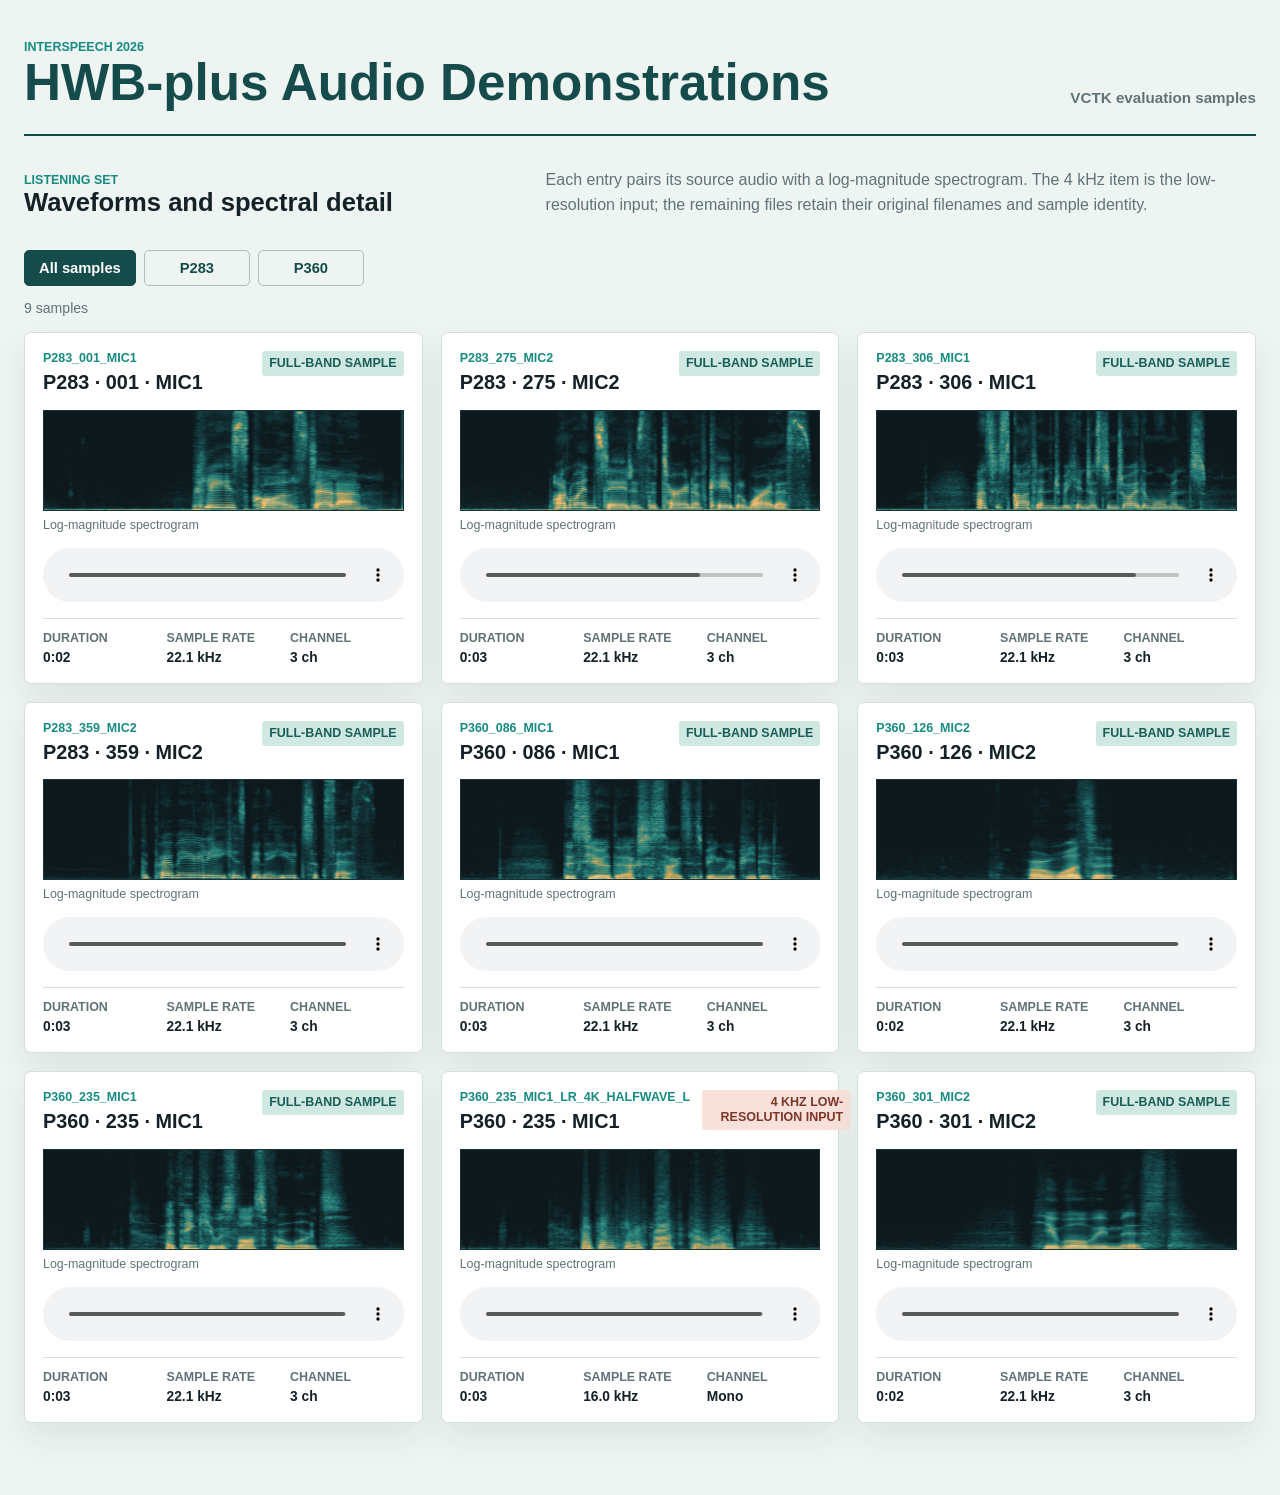
==== hwb-plus/index.html @ d06c2f75 "Create research demonstration site" ====
<!doctype html>
<html lang="en">
  <head>
    <meta charset="utf-8" />
    <meta name="viewport" content="width=device-width, initial-scale=1" />
    <meta name="description" content="HWB-plus audio examples with synchronized spectrogram views." />
    <title>HWB-plus Audio Demonstrations</title>
    <link rel="stylesheet" href="styles.css" />
  </head>
  <body>
    <main class="shell">
      <header class="masthead">
        <div>
          <p class="eyebrow">Interspeech 2026</p>
          <h1>HWB-plus Audio Demonstrations</h1>
        </div>
        <p class="source-note">VCTK evaluation samples</p>
      </header>

      <section class="overview" aria-label="Audio demonstration overview">
        <div>
          <p class="section-kicker">Listening set</p>
          <h2>Waveforms and spectral detail</h2>
        </div>
        <p>Each entry pairs its source audio with a log-magnitude spectrogram. The 4 kHz item is the low-resolution input; the remaining files retain their original filenames and sample identity.</p>
      </section>

      <nav class="filters" aria-label="Filter examples">
        <button class="filter-button active" type="button" data-filter="all" aria-pressed="true">All samples</button>
        <button class="filter-button" type="button" data-filter="P283" aria-pressed="false">P283</button>
        <button class="filter-button" type="button" data-filter="P360" aria-pressed="false">P360</button>
      </nav>

      <p class="sample-count" id="sample-count" aria-live="polite"></p>
      <section class="sample-grid" id="sample-grid" aria-label="Audio samples"></section>
    </main>

    <template id="sample-template">
      <article class="sample-card">
        <div class="card-head">
          <div>
            <p class="sample-id"></p>
            <h2 class="sample-title"></h2>
          </div>
          <span class="sample-role"></span>
        </div>
        <figure class="spectrogram-frame">
          <img class="spectrogram" loading="lazy" />
          <figcaption>Log-magnitude spectrogram</figcaption>
        </figure>
        <audio class="audio-player" controls preload="metadata"></audio>
        <dl class="sample-meta">
          <div><dt>Duration</dt><dd class="duration"></dd></div>
          <div><dt>Sample rate</dt><dd class="sample-rate"></dd></div>
          <div><dt>Channel</dt><dd class="channels"></dd></div>
        </dl>
      </article>
    </template>

    <script src="app.js"></script>
  </body>
</html>
---- hwb-plus/styles.css ----
:root {
  --canvas: #eef4f2;
  --paper: #ffffff;
  --ink: #142126;
  --muted: #617277;
  --line: #d5e0dc;
  --evergreen: #154c4b;
  --teal: #168b82;
  --coral: #d9654b;
  --aqua: #cfe8e1;
  --shadow: 0 14px 32px rgba(20, 33, 38, 0.08);
}

* { box-sizing: border-box; }

body {
  margin: 0;
  color: var(--ink);
  background: var(--canvas);
  font-family: Arial, Helvetica, sans-serif;
}

button,
audio { font: inherit; }

.shell {
  width: min(1440px, calc(100% - 48px));
  margin: 0 auto;
  padding: 40px 0 72px;
}

.masthead {
  display: flex;
  align-items: end;
  justify-content: space-between;
  gap: 24px;
  padding: 0 0 24px;
  border-bottom: 2px solid var(--evergreen);
}

.eyebrow,
.section-kicker,
.sample-id,
.sample-role,
.sample-meta dt {
  margin: 0;
  font-size: 0.78rem;
  font-weight: 700;
  line-height: 1.2;
  letter-spacing: 0;
  text-transform: uppercase;
}

.eyebrow,
.section-kicker { color: var(--teal); }

h1,
h2,
p { margin-top: 0; }

h1 {
  max-width: 820px;
  margin-bottom: 0;
  color: var(--evergreen);
  font-size: clamp(2rem, 4vw, 3.65rem);
  line-height: 1.08;
}

.source-note {
  margin-bottom: 4px;
  color: var(--muted);
  font-size: 0.95rem;
  font-weight: 700;
  white-space: nowrap;
}

.overview {
  display: grid;
  grid-template-columns: minmax(260px, 0.8fr) minmax(360px, 1.2fr);
  gap: 48px;
  align-items: end;
  padding: 32px 0 24px;
}

.overview h2 {
  margin-bottom: 0;
  color: var(--ink);
  font-size: clamp(1.35rem, 2vw, 1.9rem);
  line-height: 1.16;
}

.overview > p {
  max-width: 690px;
  margin-bottom: 0;
  color: var(--muted);
  font-size: 1rem;
  line-height: 1.55;
}

.filters {
  display: flex;
  flex-wrap: wrap;
  gap: 8px;
  padding: 8px 0 14px;
}

.filter-button {
  min-width: 106px;
  padding: 9px 14px;
  border: 1px solid #aebfba;
  border-radius: 5px;
  color: var(--evergreen);
  background: transparent;
  cursor: pointer;
  font-size: 0.92rem;
  font-weight: 700;
}

.filter-button:hover,
.filter-button:focus-visible {
  border-color: var(--teal);
  outline: 2px solid transparent;
}

.filter-button.active {
  border-color: var(--evergreen);
  color: #fff;
  background: var(--evergreen);
}

.sample-count {
  margin: 0 0 16px;
  color: var(--muted);
  font-size: 0.88rem;
}

.sample-grid {
  display: grid;
  grid-template-columns: repeat(3, minmax(0, 1fr));
  gap: 18px;
}

.sample-card {
  display: flex;
  min-width: 0;
  flex-direction: column;
  gap: 16px;
  padding: 18px;
  border: 1px solid var(--line);
  border-radius: 7px;
  background: var(--paper);
  box-shadow: var(--shadow);
}

.card-head {
  display: flex;
  align-items: start;
  justify-content: space-between;
  gap: 12px;
}

.sample-id { color: var(--teal); }

.sample-title {
  margin: 5px 0 0;
  color: var(--ink);
  font-size: 1.24rem;
  line-height: 1.15;
}

.sample-role {
  flex: 0 0 auto;
  max-width: 148px;
  padding: 5px 7px;
  border-radius: 3px;
  color: #7d3727;
  background: #f8e1da;
  text-align: right;
}

.sample-role.full-band {
  color: #1b5d58;
  background: var(--aqua);
}

.spectrogram-frame { margin: 0; }

.spectrogram {
  display: block;
  width: 100%;
  aspect-ratio: 25 / 7;
  border: 1px solid #183238;
  object-fit: cover;
}

figcaption {
  padding-top: 7px;
  color: var(--muted);
  font-size: 0.78rem;
}

.audio-player { width: 100%; }

.sample-meta {
  display: grid;
  grid-template-columns: repeat(3, minmax(0, 1fr));
  gap: 10px;
  margin: 0;
  padding-top: 12px;
  border-top: 1px solid var(--line);
}

.sample-meta div { min-width: 0; }

.sample-meta dt { color: var(--muted); }

.sample-meta dd {
  margin: 4px 0 0;
  color: var(--ink);
  font-size: 0.86rem;
  font-weight: 700;
}

@media (max-width: 980px) {
  .sample-grid { grid-template-columns: repeat(2, minmax(0, 1fr)); }
}

@media (max-width: 680px) {
  .shell { width: min(100% - 28px, 1440px); padding-top: 28px; }
  .masthead,
  .overview { display: block; }
  .source-note { margin-top: 18px; }
  .overview { padding-top: 26px; }
  .overview > p { margin-top: 16px; }
  .sample-grid { grid-template-columns: 1fr; }
  .sample-card { padding: 16px; }
}
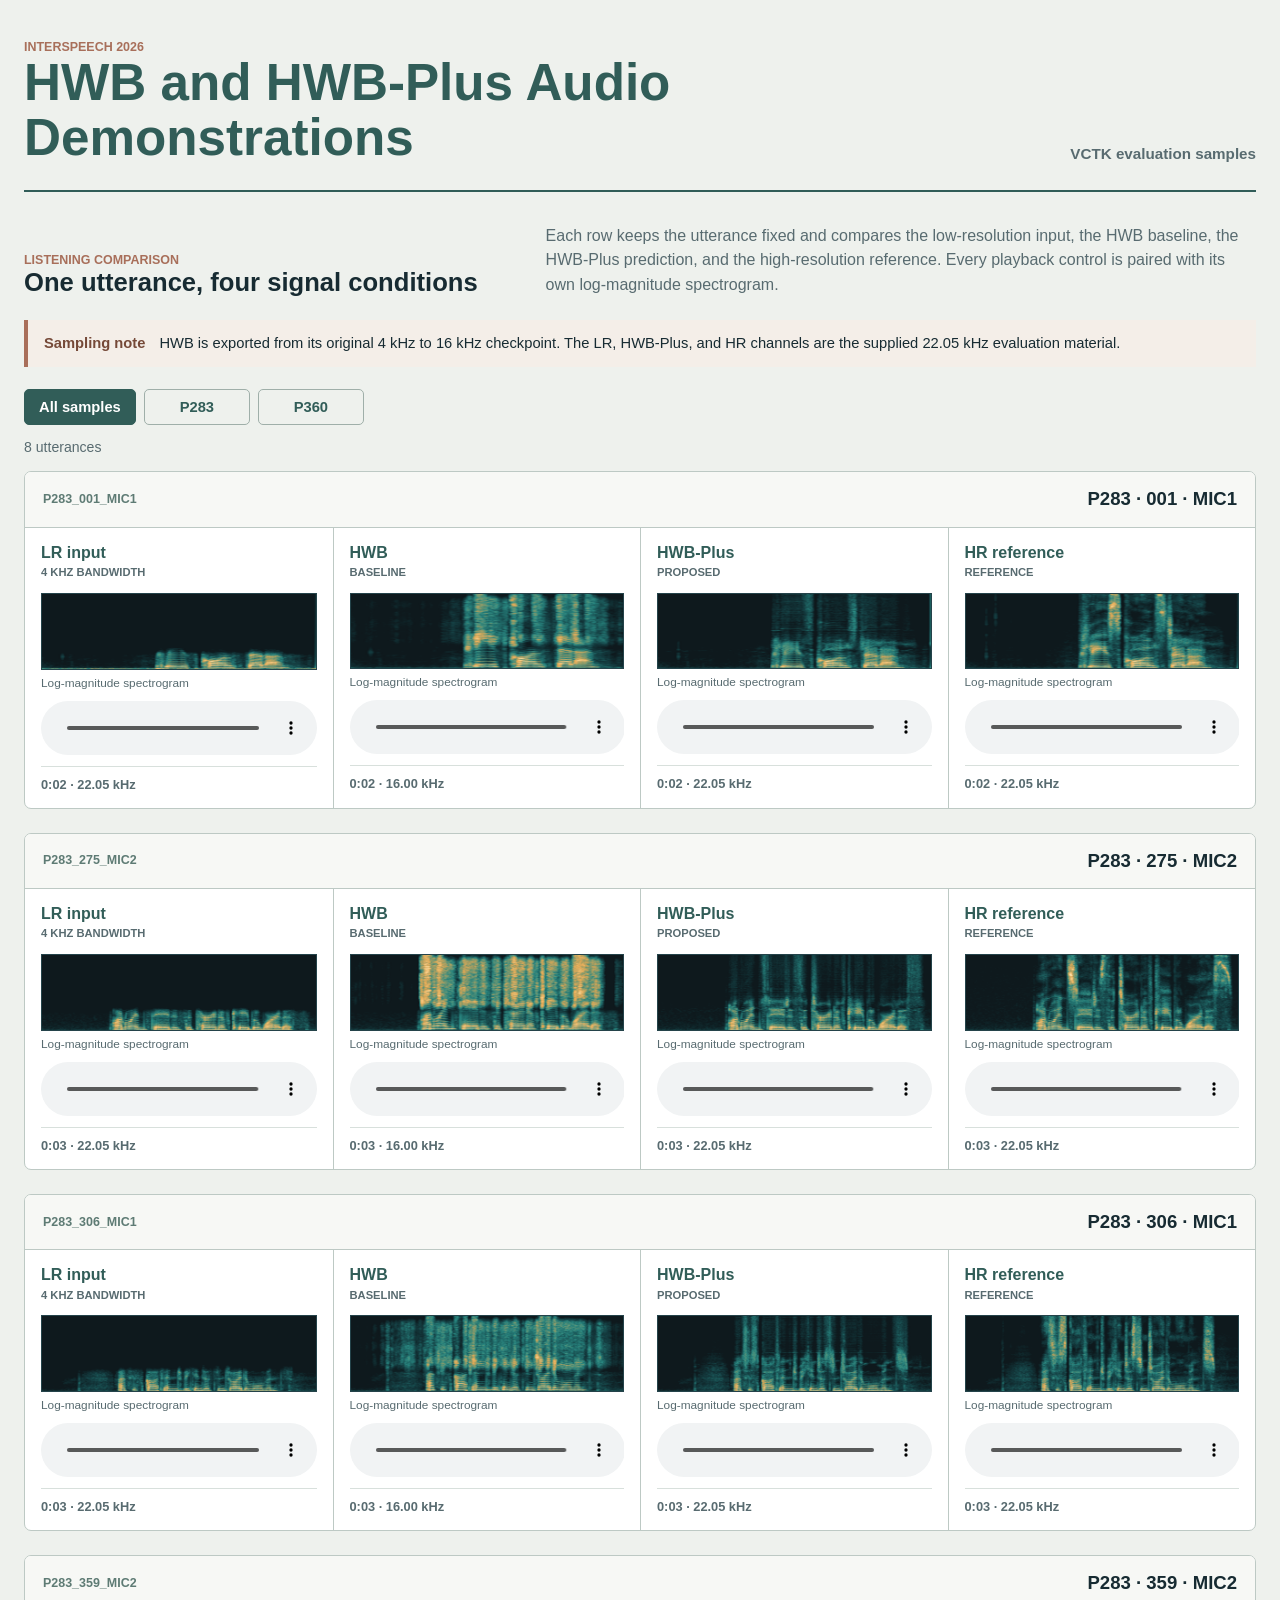
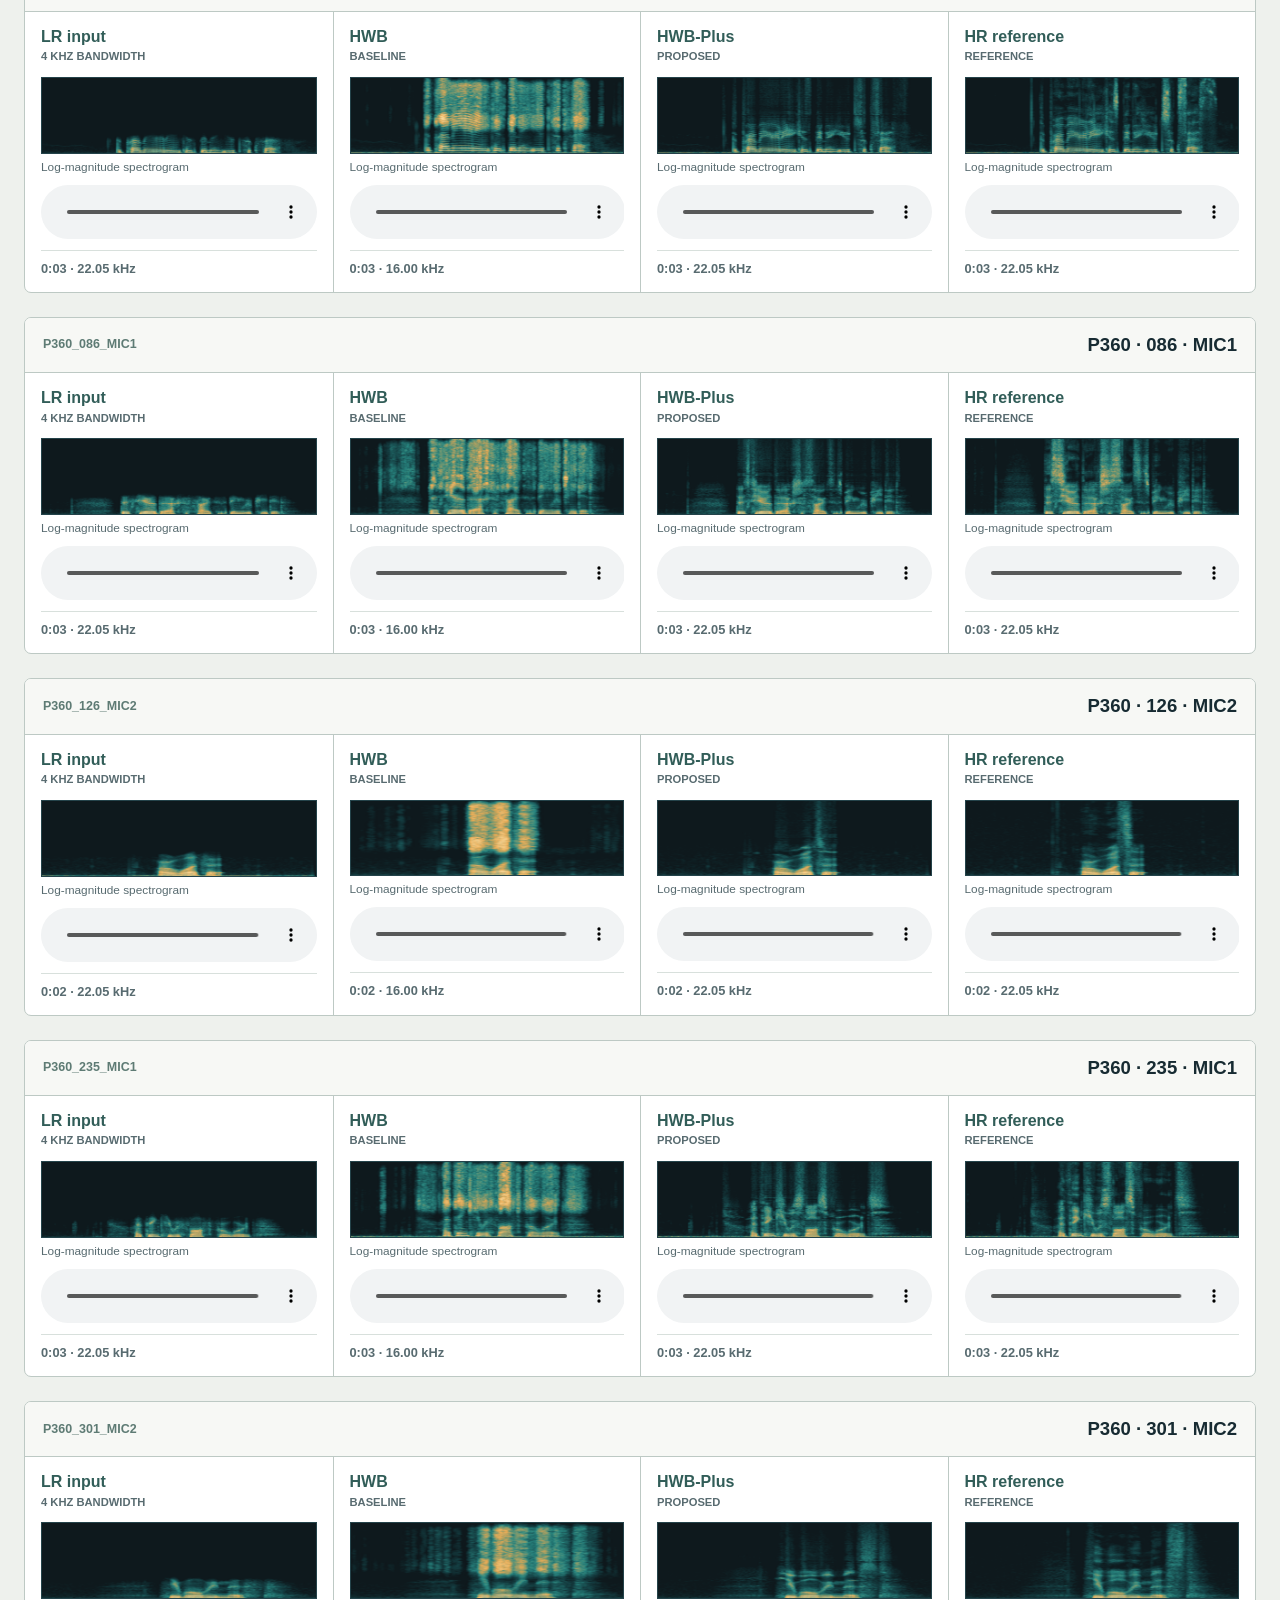
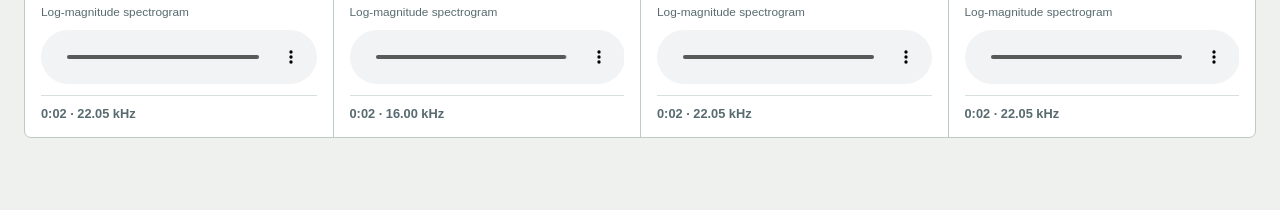
==== commit e066a0a7: "Add four-way HWB audio comparisons" ====
--- a/hwb-plus/index.html
+++ b/hwb-plus/index.html
@@ -1,29 +1,34 @@
 <!doctype html>
 <html lang="en">
   <head>
-    <meta charset="utf-8" />
-    <meta name="viewport" content="width=device-width, initial-scale=1" />
-    <meta name="description" content="HWB-plus audio examples with synchronized spectrogram views." />
-    <title>HWB-plus Audio Demonstrations</title>
-    <link rel="stylesheet" href="styles.css" />
+    <meta charset="utf-8">
+    <meta name="viewport" content="width=device-width, initial-scale=1">
+    <meta name="description" content="Four-way HWB and HWB-Plus audio comparisons with spectrograms.">
+    <title>HWB and HWB-Plus Audio Demonstrations</title>
+    <link rel="stylesheet" href="styles.css">
   </head>
   <body>
     <main class="shell">
       <header class="masthead">
         <div>
           <p class="eyebrow">Interspeech 2026</p>
-          <h1>HWB-plus Audio Demonstrations</h1>
+          <h1>HWB and HWB-Plus Audio Demonstrations</h1>
         </div>
         <p class="source-note">VCTK evaluation samples</p>
       </header>
 
       <section class="overview" aria-label="Audio demonstration overview">
         <div>
-          <p class="section-kicker">Listening set</p>
-          <h2>Waveforms and spectral detail</h2>
+          <p class="section-kicker">Listening comparison</p>
+          <h2>One utterance, four signal conditions</h2>
         </div>
-        <p>Each entry pairs its source audio with a log-magnitude spectrogram. The 4 kHz item is the low-resolution input; the remaining files retain their original filenames and sample identity.</p>
+        <p>Each row keeps the utterance fixed and compares the low-resolution input, the HWB baseline, the HWB-Plus prediction, and the high-resolution reference. Every playback control is paired with its own log-magnitude spectrogram.</p>
       </section>
+
+      <aside class="method-note" aria-label="Comparison note">
+        <strong>Sampling note</strong>
+        <span>HWB is exported from its original 4 kHz to 16 kHz checkpoint. The LR, HWB-Plus, and HR channels are the supplied 22.05 kHz evaluation material.</span>
+      </aside>
 
       <nav class="filters" aria-label="Filter examples">
         <button class="filter-button active" type="button" data-filter="all" aria-pressed="true">All samples</button>
@@ -32,32 +37,34 @@
       </nav>
 
       <p class="sample-count" id="sample-count" aria-live="polite"></p>
-      <section class="sample-grid" id="sample-grid" aria-label="Audio samples"></section>
+      <section class="comparison-list" id="comparison-list" aria-label="Four-way audio comparisons"></section>
     </main>
 
-    <template id="sample-template">
-      <article class="sample-card">
-        <div class="card-head">
-          <div>
-            <p class="sample-id"></p>
-            <h2 class="sample-title"></h2>
-          </div>
-          <span class="sample-role"></span>
-        </div>
-        <figure class="spectrogram-frame">
-          <img class="spectrogram" loading="lazy" />
+    <template id="comparison-template">
+      <article class="comparison">
+        <header class="comparison-head">
+          <p class="comparison-id"></p>
+          <h2 class="comparison-title"></h2>
+        </header>
+        <div class="comparison-columns"></div>
+      </article>
+    </template>
+
+    <template id="variant-template">
+      <section class="variant">
+        <header class="variant-head">
+          <h3 class="variant-label"></h3>
+          <p class="variant-detail"></p>
+        </header>
+        <figure>
+          <img class="spectrogram" loading="lazy">
           <figcaption>Log-magnitude spectrogram</figcaption>
         </figure>
         <audio class="audio-player" controls preload="metadata"></audio>
-        <dl class="sample-meta">
-          <div><dt>Duration</dt><dd class="duration"></dd></div>
-          <div><dt>Sample rate</dt><dd class="sample-rate"></dd></div>
-          <div><dt>Channel</dt><dd class="channels"></dd></div>
-        </dl>
-      </article>
+        <p class="variant-meta"></p>
+      </section>
     </template>
 
     <script src="app.js"></script>
   </body>
 </html>
-
--- a/hwb-plus/styles.css
+++ b/hwb-plus/styles.css
@@ -1,14 +1,13 @@
 :root {
-  --canvas: #eef4f2;
+  --canvas: #eef1ed;
   --paper: #ffffff;
-  --ink: #142126;
-  --muted: #617277;
-  --line: #d5e0dc;
-  --evergreen: #154c4b;
-  --teal: #168b82;
-  --coral: #d9654b;
-  --aqua: #cfe8e1;
-  --shadow: 0 14px 32px rgba(20, 33, 38, 0.08);
+  --ink: #172b32;
+  --muted: #586b70;
+  --line: #bdc9c4;
+  --evergreen: #315d58;
+  --teal: #5e7b74;
+  --terracotta: #a86f5a;
+  --note: #f4eee8;
 }
 
 * { box-sizing: border-box; }
@@ -20,11 +19,10 @@
   font-family: Arial, Helvetica, sans-serif;
 }
 
-button,
-audio { font: inherit; }
+button, audio { font: inherit; }
 
 .shell {
-  width: min(1440px, calc(100% - 48px));
+  width: min(1600px, calc(100% - 48px));
   margin: 0 auto;
   padding: 40px 0 72px;
 }
@@ -34,16 +32,13 @@
   align-items: end;
   justify-content: space-between;
   gap: 24px;
-  padding: 0 0 24px;
+  padding-bottom: 24px;
   border-bottom: 2px solid var(--evergreen);
 }
 
-.eyebrow,
-.section-kicker,
-.sample-id,
-.sample-role,
-.sample-meta dt {
+.eyebrow, .section-kicker, .comparison-id, .variant-detail {
   margin: 0;
+  color: var(--terracotta);
   font-size: 0.78rem;
   font-weight: 700;
   line-height: 1.2;
@@ -51,18 +46,13 @@
   text-transform: uppercase;
 }
 
-.eyebrow,
-.section-kicker { color: var(--teal); }
-
-h1,
-h2,
-p { margin-top: 0; }
+h1, h2, h3, p { margin-top: 0; }
 
 h1 {
-  max-width: 820px;
+  max-width: 980px;
   margin-bottom: 0;
   color: var(--evergreen);
-  font-size: clamp(2rem, 4vw, 3.65rem);
+  font-size: clamp(2rem, 4vw, 3.55rem);
   line-height: 1.08;
 }
 
@@ -76,38 +66,52 @@
 
 .overview {
   display: grid;
-  grid-template-columns: minmax(260px, 0.8fr) minmax(360px, 1.2fr);
+  grid-template-columns: minmax(280px, 0.8fr) minmax(420px, 1.2fr);
   gap: 48px;
   align-items: end;
-  padding: 32px 0 24px;
+  padding: 32px 0 22px;
 }
 
 .overview h2 {
   margin-bottom: 0;
-  color: var(--ink);
   font-size: clamp(1.35rem, 2vw, 1.9rem);
   line-height: 1.16;
 }
 
 .overview > p {
-  max-width: 690px;
+  max-width: 790px;
   margin-bottom: 0;
   color: var(--muted);
   font-size: 1rem;
   line-height: 1.55;
 }
 
+.method-note {
+  display: grid;
+  grid-template-columns: auto 1fr;
+  gap: 14px;
+  align-items: baseline;
+  padding: 13px 16px;
+  border-left: 4px solid var(--terracotta);
+  color: var(--ink);
+  background: var(--note);
+  font-size: 0.92rem;
+  line-height: 1.45;
+}
+
+.method-note strong { color: #754938; white-space: nowrap; }
+
 .filters {
   display: flex;
   flex-wrap: wrap;
   gap: 8px;
-  padding: 8px 0 14px;
+  padding: 22px 0 14px;
 }
 
 .filter-button {
   min-width: 106px;
   padding: 9px 14px;
-  border: 1px solid #aebfba;
+  border: 1px solid #9fafa9;
   border-radius: 5px;
   color: var(--evergreen);
   background: transparent;
@@ -116,123 +120,87 @@
   font-weight: 700;
 }
 
-.filter-button:hover,
-.filter-button:focus-visible {
-  border-color: var(--teal);
-  outline: 2px solid transparent;
-}
-
-.filter-button.active {
-  border-color: var(--evergreen);
-  color: #fff;
-  background: var(--evergreen);
-}
-
-.sample-count {
-  margin: 0 0 16px;
-  color: var(--muted);
-  font-size: 0.88rem;
-}
-
-.sample-grid {
-  display: grid;
-  grid-template-columns: repeat(3, minmax(0, 1fr));
-  gap: 18px;
-}
-
-.sample-card {
-  display: flex;
-  min-width: 0;
-  flex-direction: column;
-  gap: 16px;
-  padding: 18px;
+.filter-button:hover, .filter-button:focus-visible { border-color: var(--teal); outline: 2px solid transparent; }
+.filter-button.active { border-color: var(--evergreen); color: #fff; background: var(--evergreen); }
+
+.sample-count { margin: 0 0 16px; color: var(--muted); font-size: 0.88rem; }
+
+.comparison-list { display: grid; gap: 24px; }
+
+.comparison {
+  overflow: hidden;
   border: 1px solid var(--line);
   border-radius: 7px;
   background: var(--paper);
-  box-shadow: var(--shadow);
-}
-
-.card-head {
-  display: flex;
-  align-items: start;
+}
+
+.comparison-head {
+  display: flex;
+  align-items: center;
   justify-content: space-between;
-  gap: 12px;
-}
-
-.sample-id { color: var(--teal); }
-
-.sample-title {
-  margin: 5px 0 0;
-  color: var(--ink);
-  font-size: 1.24rem;
-  line-height: 1.15;
-}
-
-.sample-role {
-  flex: 0 0 auto;
-  max-width: 148px;
-  padding: 5px 7px;
-  border-radius: 3px;
-  color: #7d3727;
-  background: #f8e1da;
-  text-align: right;
-}
-
-.sample-role.full-band {
-  color: #1b5d58;
-  background: var(--aqua);
-}
-
-.spectrogram-frame { margin: 0; }
+  gap: 18px;
+  padding: 16px 18px;
+  border-bottom: 1px solid var(--line);
+  background: #f7f8f5;
+}
+
+.comparison-id { color: var(--teal); }
+
+.comparison-title { margin: 0; font-size: 1.16rem; line-height: 1.2; }
+
+.comparison-columns {
+  display: grid;
+  grid-template-columns: repeat(4, minmax(0, 1fr));
+}
+
+.variant {
+  display: flex;
+  min-width: 0;
+  flex-direction: column;
+  gap: 11px;
+  padding: 16px;
+  border-left: 1px solid var(--line);
+}
+
+.variant:first-child { border-left: 0; }
+
+.variant-head { min-height: 38px; }
+
+.variant h3 { margin: 0 0 4px; color: var(--evergreen); font-size: 1rem; line-height: 1.15; }
+.variant-detail { color: var(--muted); font-size: 0.7rem; }
+
+figure { margin: 0; }
 
 .spectrogram {
   display: block;
   width: 100%;
   aspect-ratio: 25 / 7;
-  border: 1px solid #183238;
+  border: 1px solid #24434a;
   object-fit: cover;
 }
 
-figcaption {
-  padding-top: 7px;
-  color: var(--muted);
-  font-size: 0.78rem;
-}
+figcaption { padding-top: 6px; color: var(--muted); font-size: 0.74rem; }
 
 .audio-player { width: 100%; }
 
-.sample-meta {
-  display: grid;
-  grid-template-columns: repeat(3, minmax(0, 1fr));
-  gap: 10px;
-  margin: 0;
-  padding-top: 12px;
-  border-top: 1px solid var(--line);
-}
-
-.sample-meta div { min-width: 0; }
-
-.sample-meta dt { color: var(--muted); }
-
-.sample-meta dd {
-  margin: 4px 0 0;
-  color: var(--ink);
-  font-size: 0.86rem;
-  font-weight: 700;
-}
-
-@media (max-width: 980px) {
-  .sample-grid { grid-template-columns: repeat(2, minmax(0, 1fr)); }
+.variant-meta { margin: 0; padding-top: 10px; border-top: 1px solid #d8e0dc; color: var(--muted); font-size: 0.8rem; font-weight: 700; }
+
+@media (max-width: 1080px) {
+  .comparison-columns { grid-template-columns: repeat(2, minmax(0, 1fr)); }
+  .variant:nth-child(odd) { border-left: 0; }
+  .variant:nth-child(n + 3) { border-top: 1px solid var(--line); }
 }
 
 @media (max-width: 680px) {
-  .shell { width: min(100% - 28px, 1440px); padding-top: 28px; }
-  .masthead,
-  .overview { display: block; }
+  .shell { width: min(100% - 28px, 1600px); padding-top: 28px; }
+  .masthead, .overview { display: block; }
   .source-note { margin-top: 18px; }
   .overview { padding-top: 26px; }
   .overview > p { margin-top: 16px; }
-  .sample-grid { grid-template-columns: 1fr; }
-  .sample-card { padding: 16px; }
-}
-
+  .method-note { grid-template-columns: 1fr; gap: 5px; }
+  .comparison-head { display: block; }
+  .comparison-title { margin-top: 5px; }
+  .comparison-columns { grid-template-columns: 1fr; }
+  .variant { border-top: 1px solid var(--line); border-left: 0; }
+  .variant:first-child { border-top: 0; }
+}
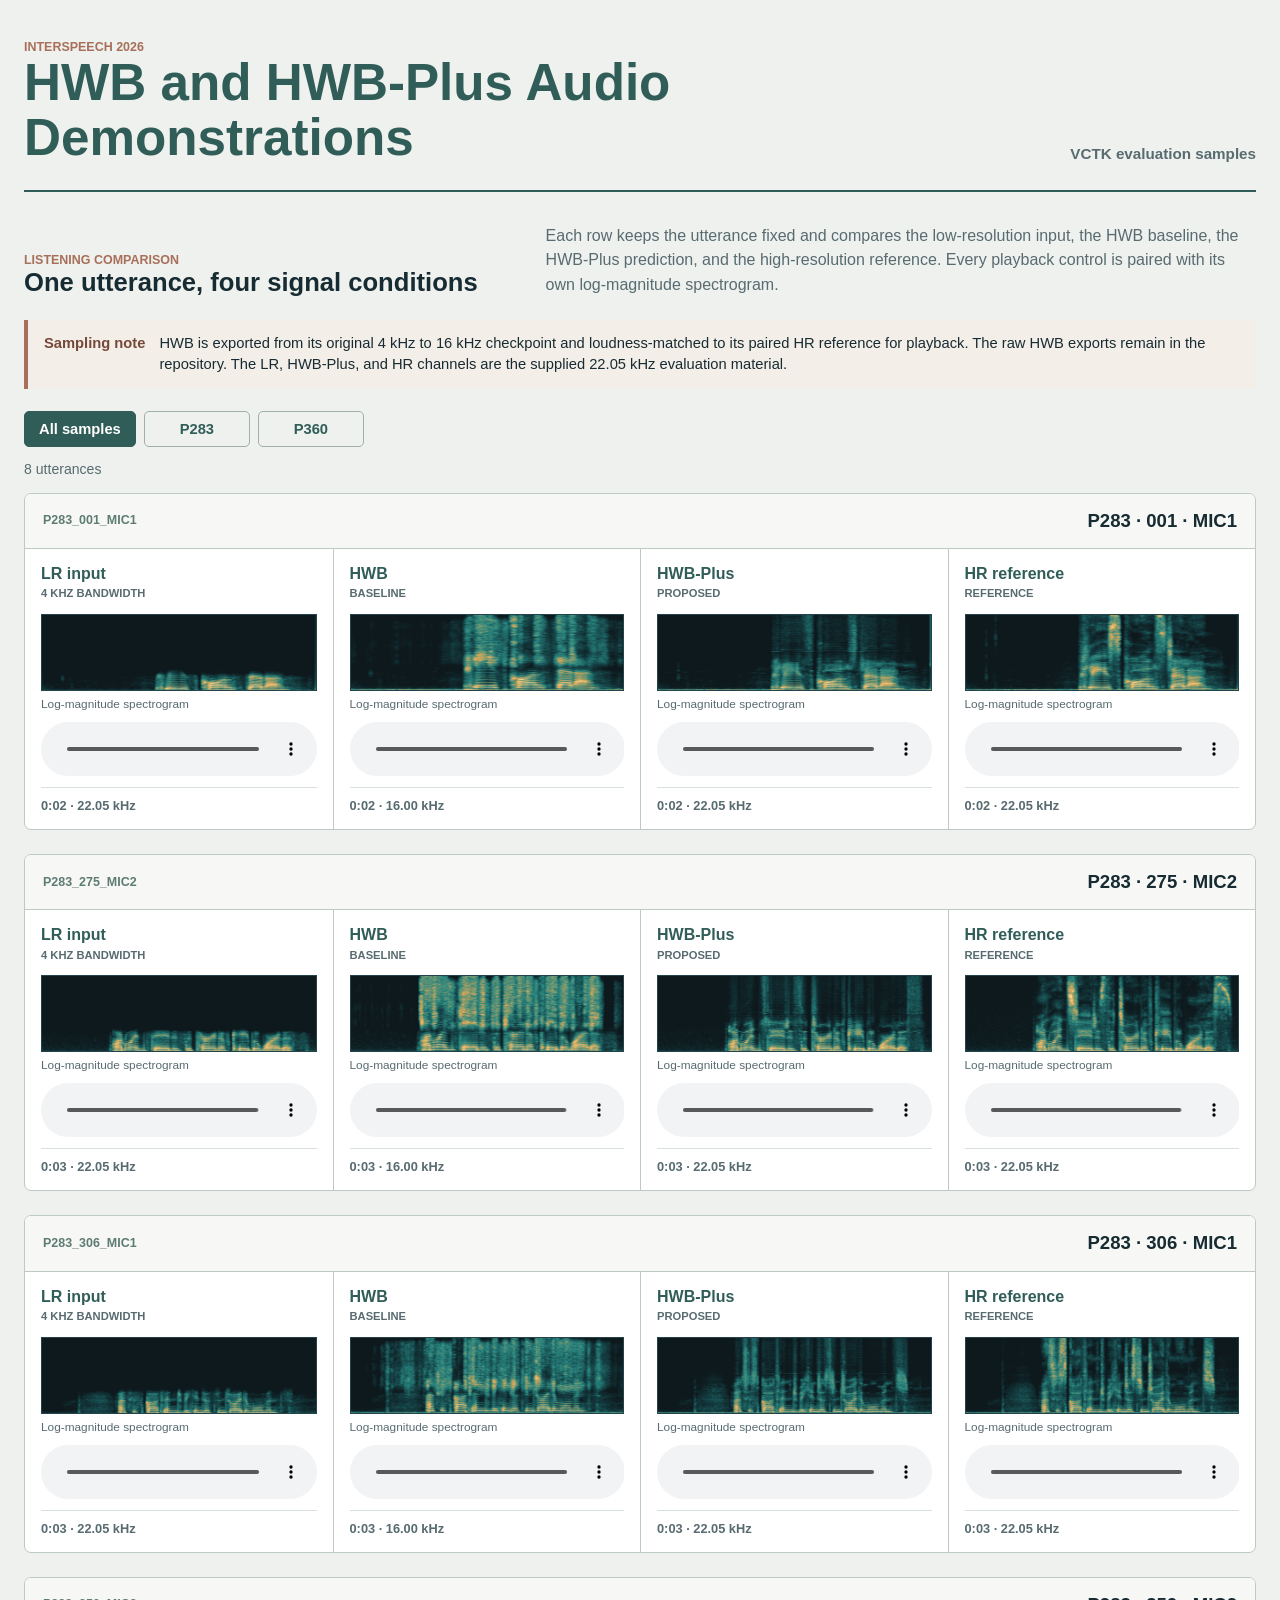
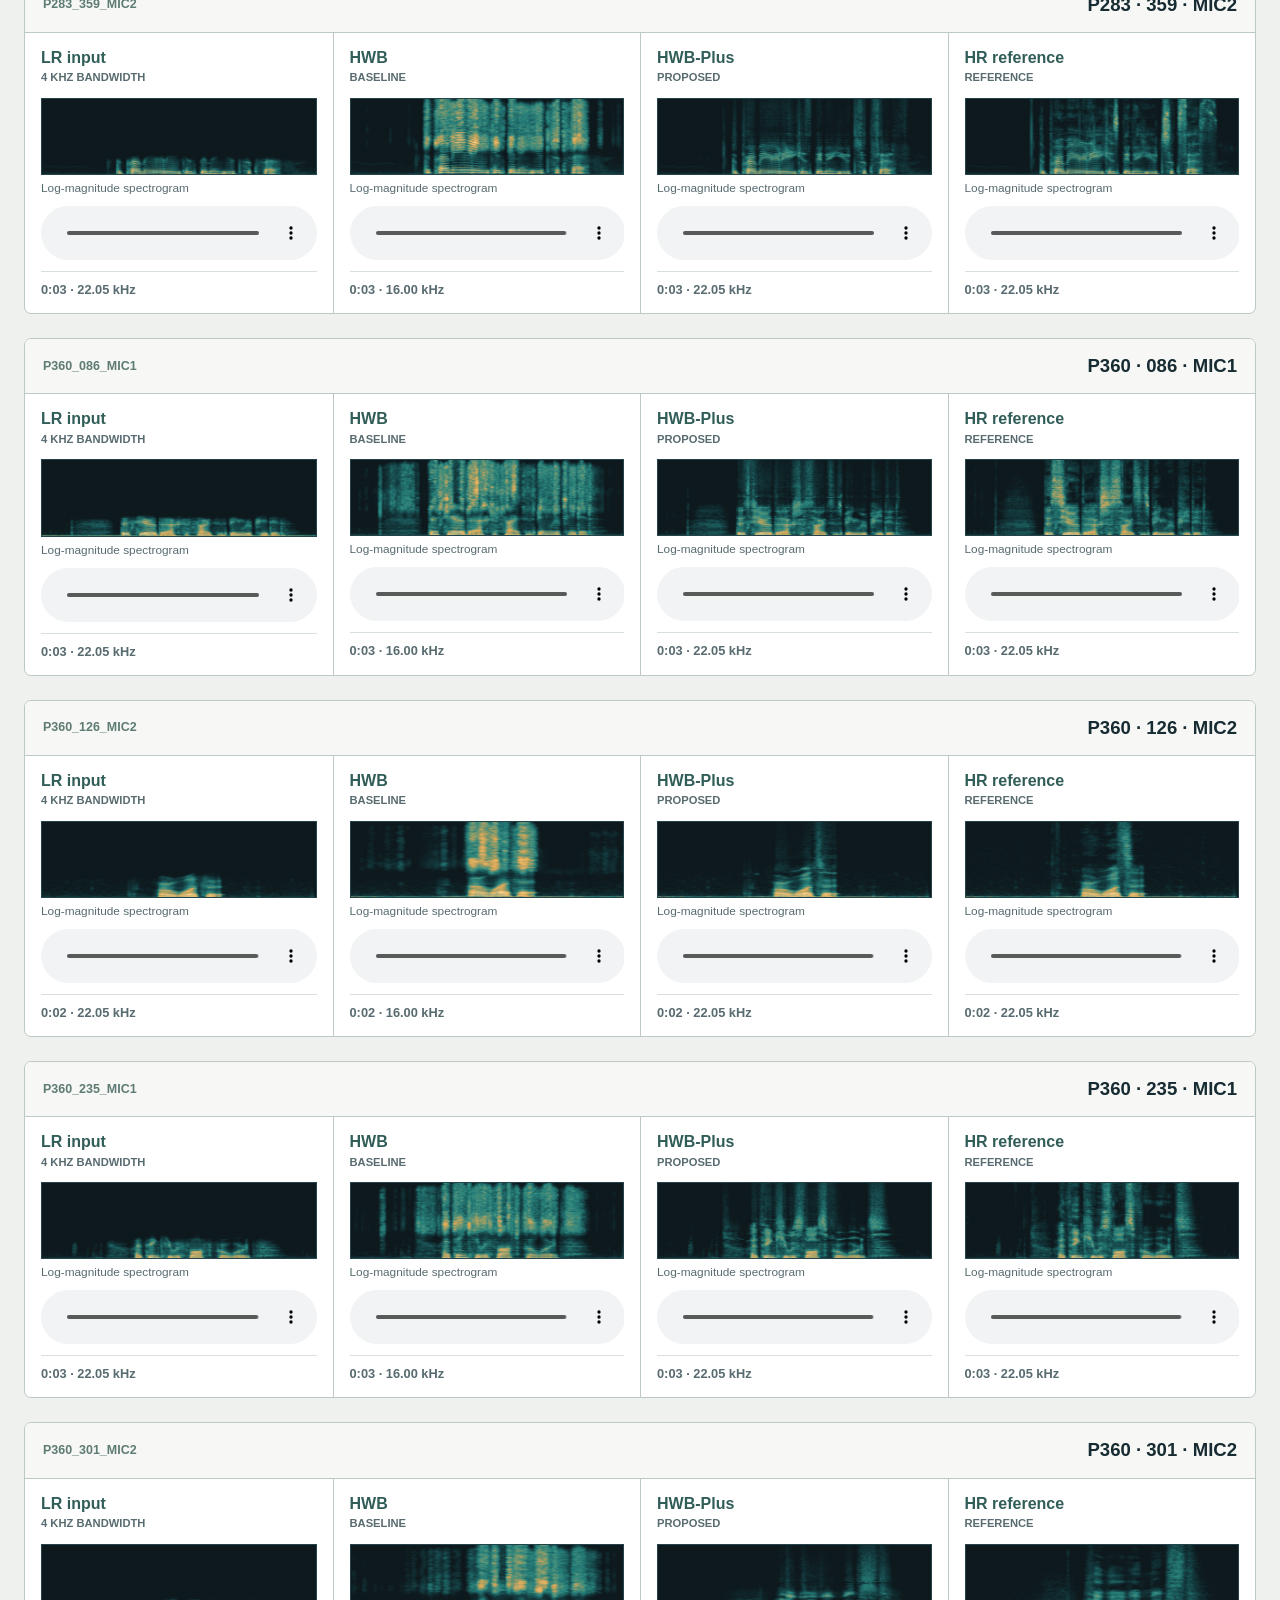
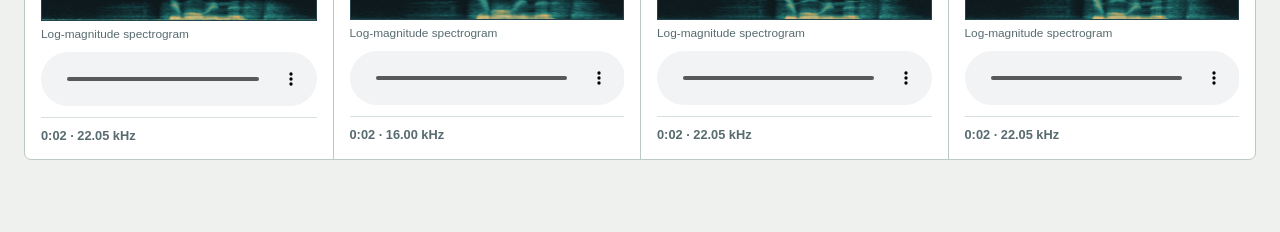
==== commit 152a7899: "Match HWB demo loudness to references" ====
--- a/hwb-plus/index.html
+++ b/hwb-plus/index.html
@@ -27,7 +27,7 @@
 
       <aside class="method-note" aria-label="Comparison note">
         <strong>Sampling note</strong>
-        <span>HWB is exported from its original 4 kHz to 16 kHz checkpoint. The LR, HWB-Plus, and HR channels are the supplied 22.05 kHz evaluation material.</span>
+        <span>HWB is exported from its original 4 kHz to 16 kHz checkpoint and loudness-matched to its paired HR reference for playback. The raw HWB exports remain in the repository. The LR, HWB-Plus, and HR channels are the supplied 22.05 kHz evaluation material.</span>
       </aside>
 
       <nav class="filters" aria-label="Filter examples">
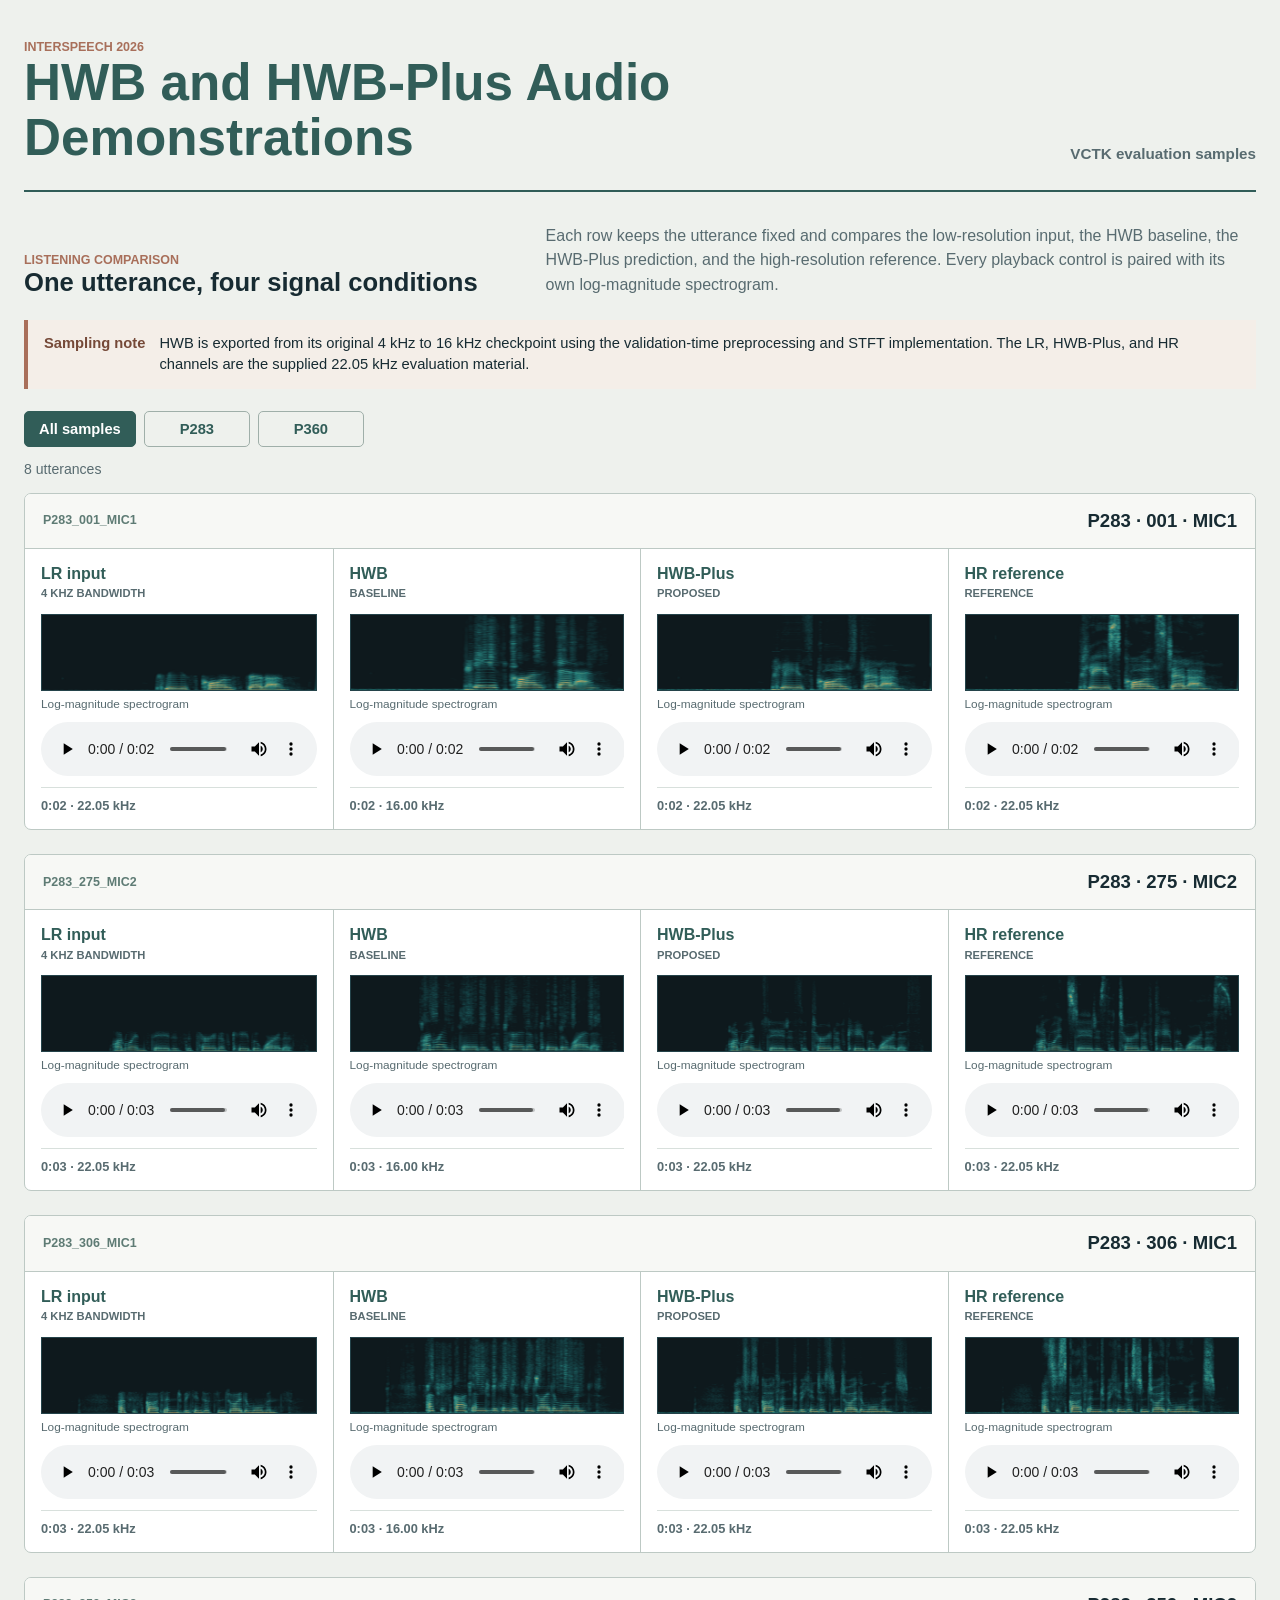
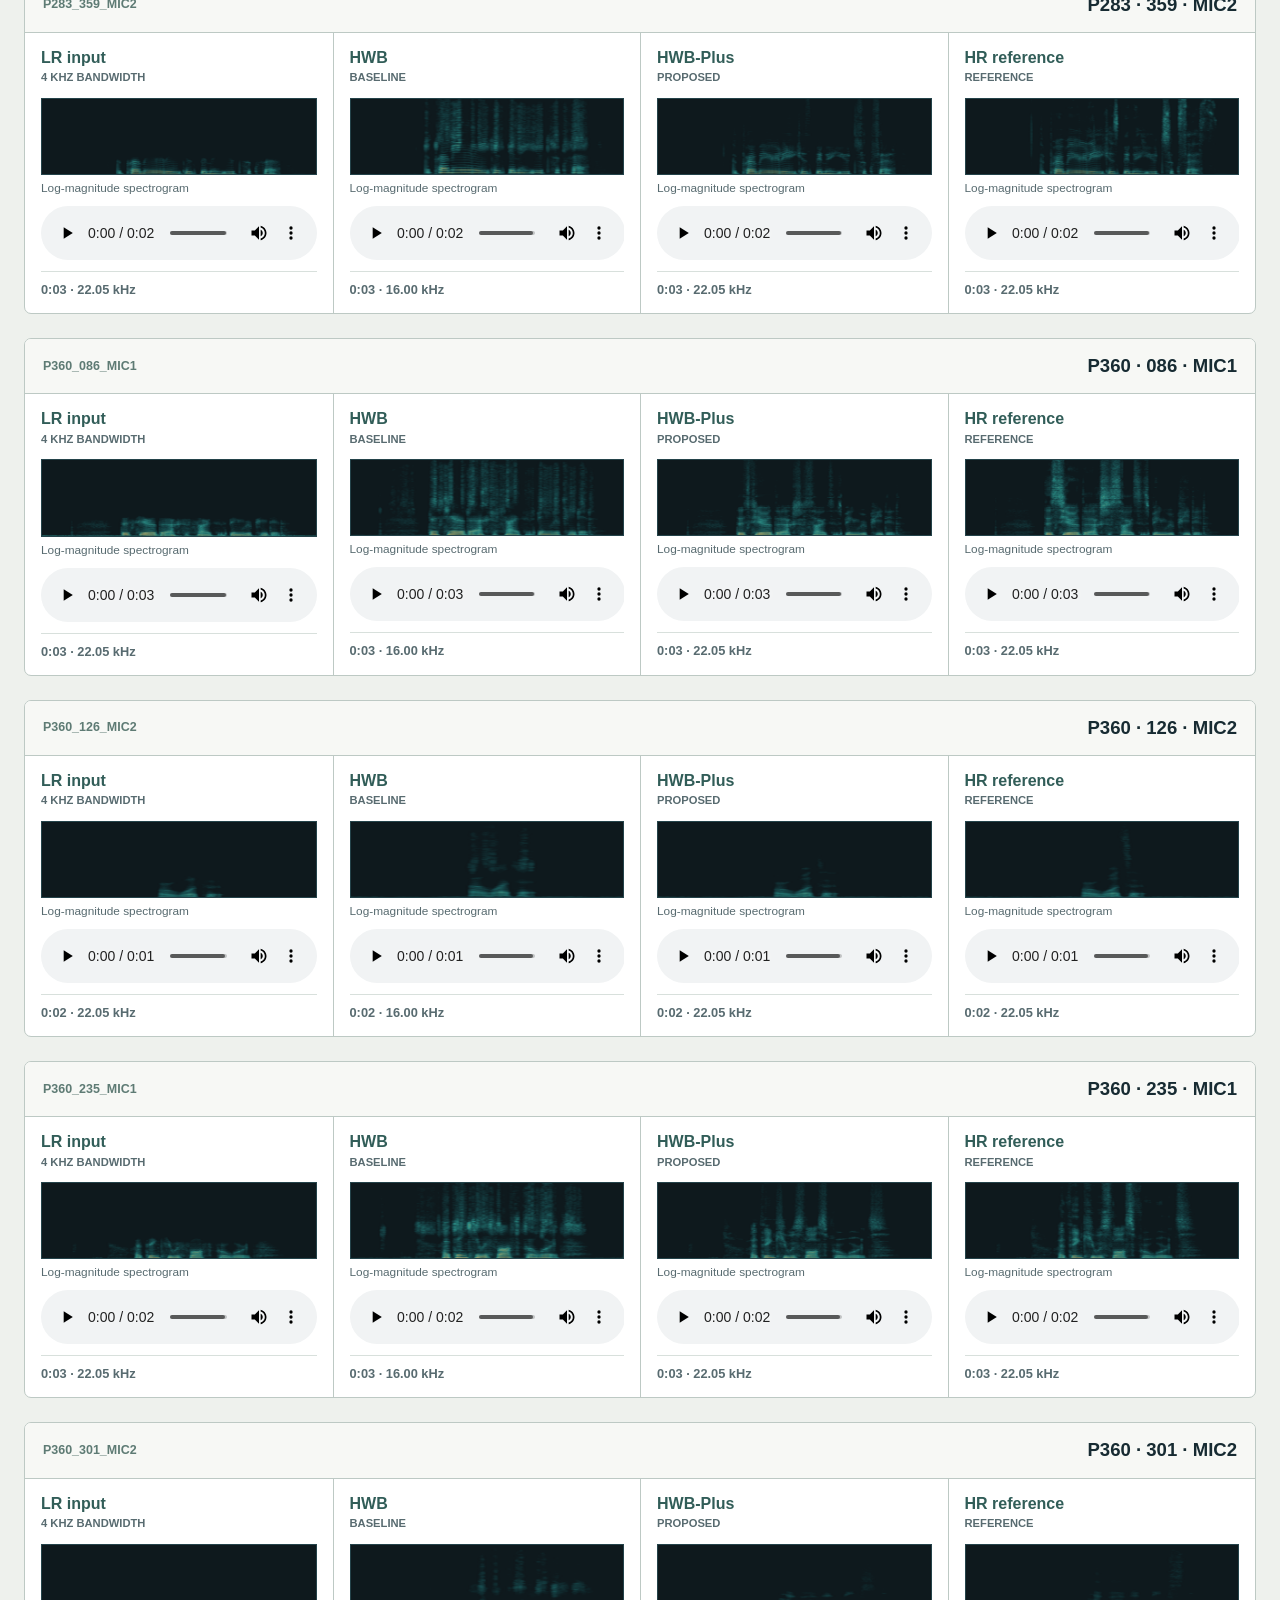
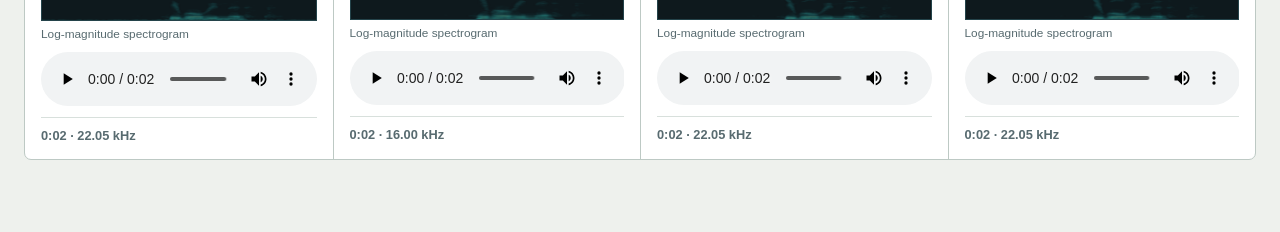
==== commit bbeb628c: "Align HWB demo export with validation STFT" ====
--- a/hwb-plus/index.html
+++ b/hwb-plus/index.html
@@ -27,7 +27,7 @@
 
       <aside class="method-note" aria-label="Comparison note">
         <strong>Sampling note</strong>
-        <span>HWB is exported from its original 4 kHz to 16 kHz checkpoint and loudness-matched to its paired HR reference for playback. The raw HWB exports remain in the repository. The LR, HWB-Plus, and HR channels are the supplied 22.05 kHz evaluation material.</span>
+        <span>HWB is exported from its original 4 kHz to 16 kHz checkpoint using the validation-time preprocessing and STFT implementation. The LR, HWB-Plus, and HR channels are the supplied 22.05 kHz evaluation material.</span>
       </aside>
 
       <nav class="filters" aria-label="Filter examples">
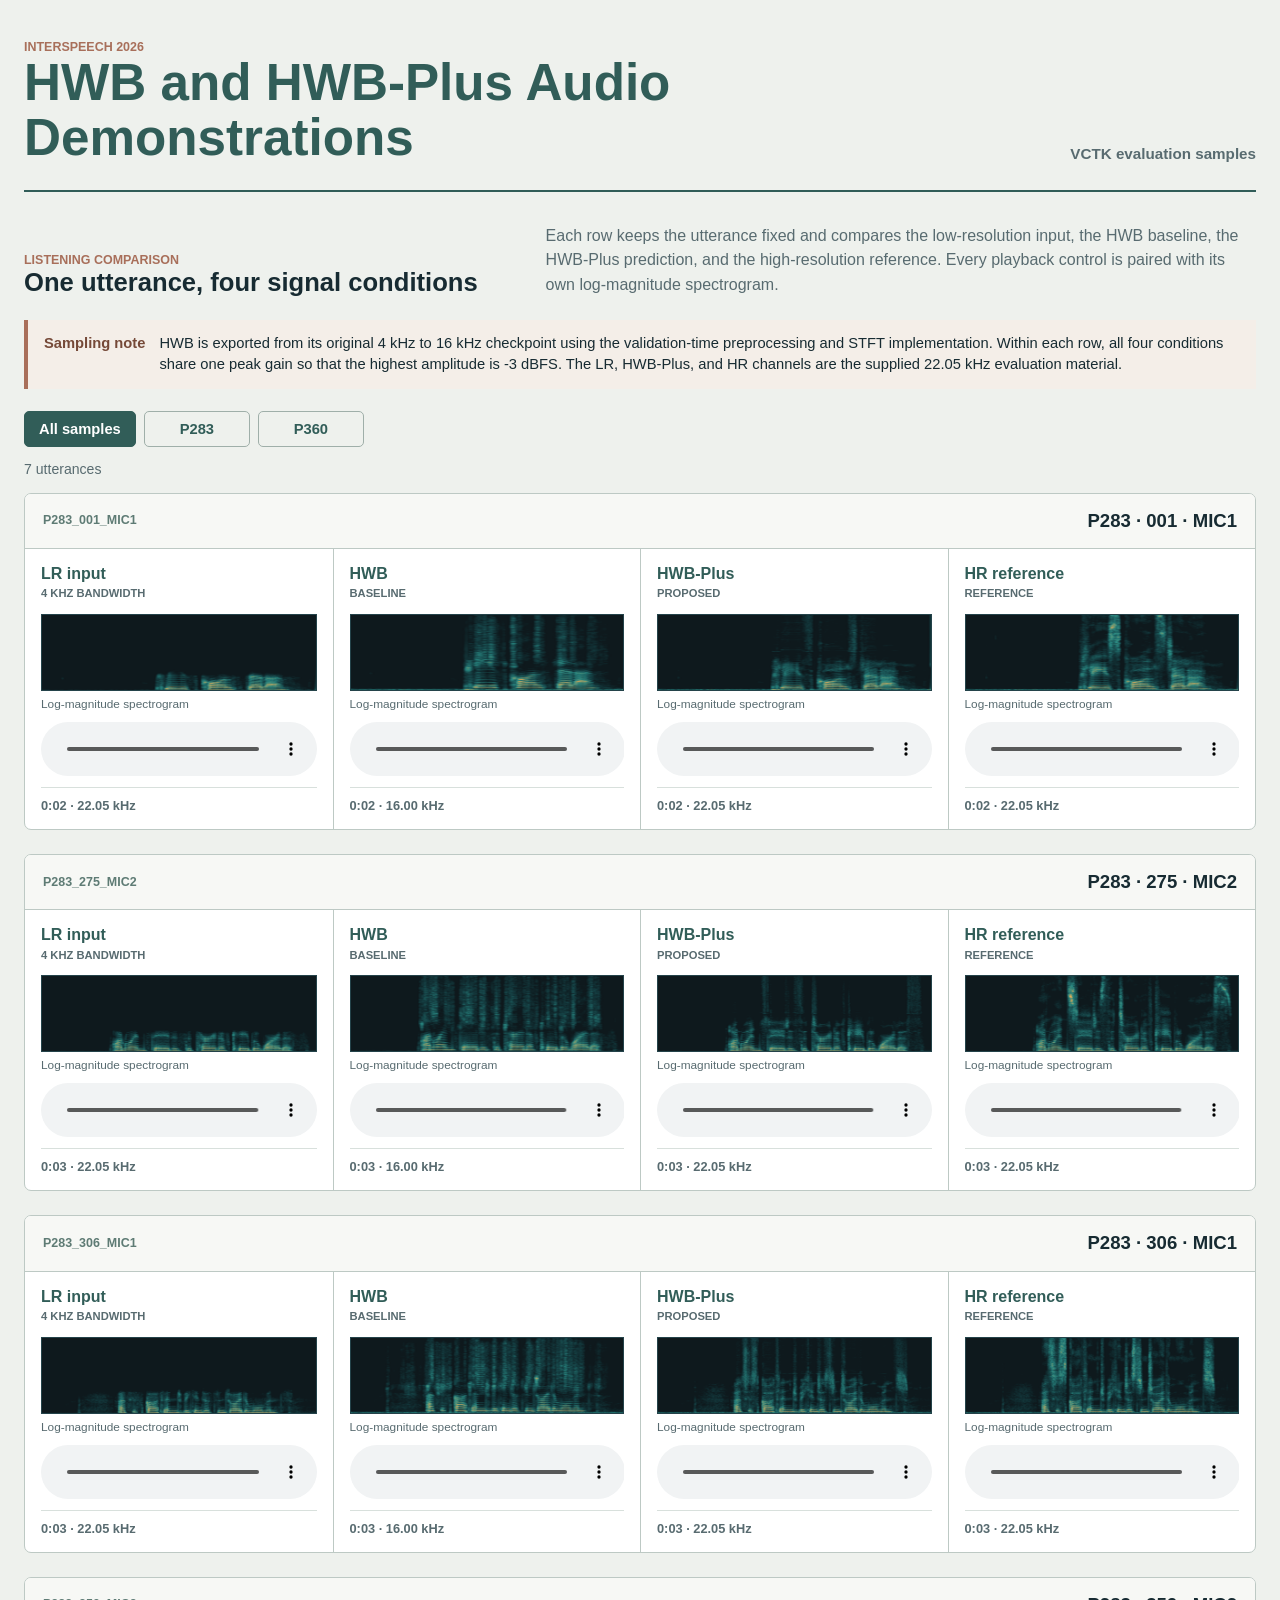
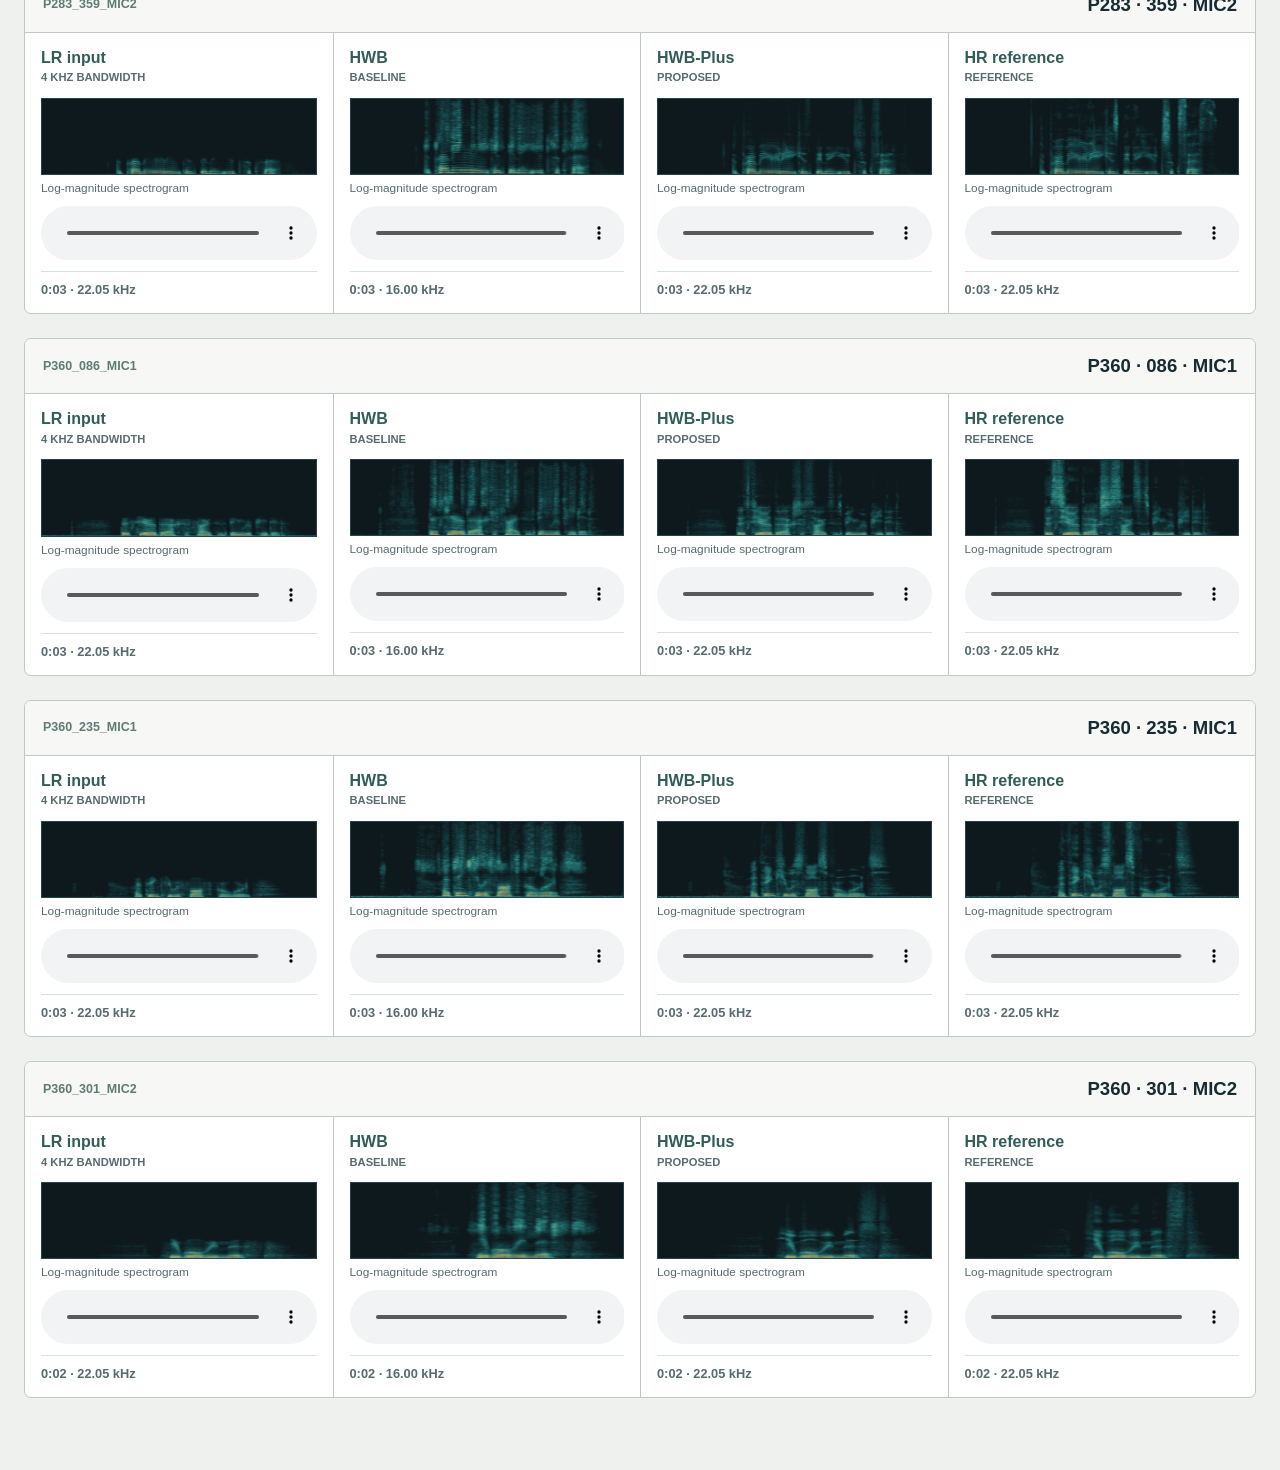
==== commit 97c278d0: "Normalize HWB demo rows to minus three dB" ====
--- a/hwb-plus/index.html
+++ b/hwb-plus/index.html
@@ -27,7 +27,7 @@
 
       <aside class="method-note" aria-label="Comparison note">
         <strong>Sampling note</strong>
-        <span>HWB is exported from its original 4 kHz to 16 kHz checkpoint using the validation-time preprocessing and STFT implementation. The LR, HWB-Plus, and HR channels are the supplied 22.05 kHz evaluation material.</span>
+        <span>HWB is exported from its original 4 kHz to 16 kHz checkpoint using the validation-time preprocessing and STFT implementation. Within each row, all four conditions share one peak gain so that the highest amplitude is -3 dBFS. The LR, HWB-Plus, and HR channels are the supplied 22.05 kHz evaluation material.</span>
       </aside>
 
       <nav class="filters" aria-label="Filter examples">
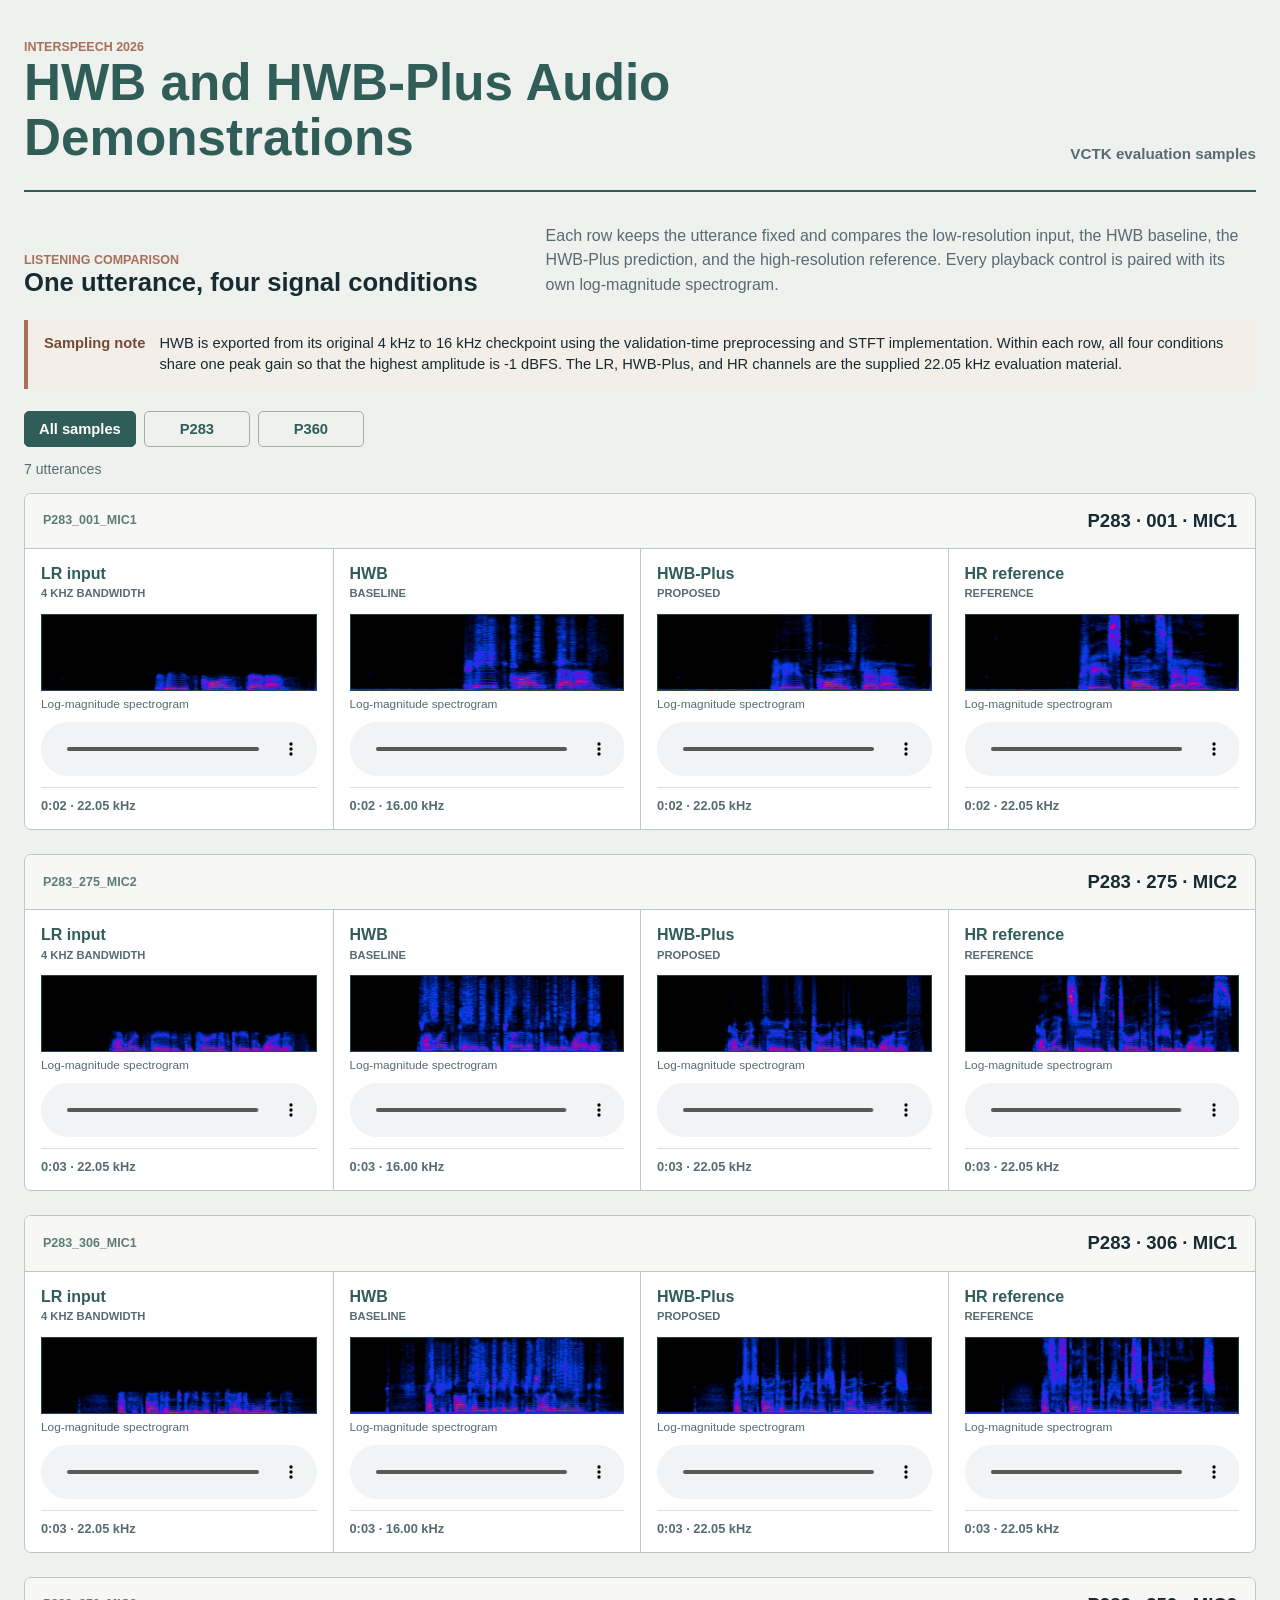
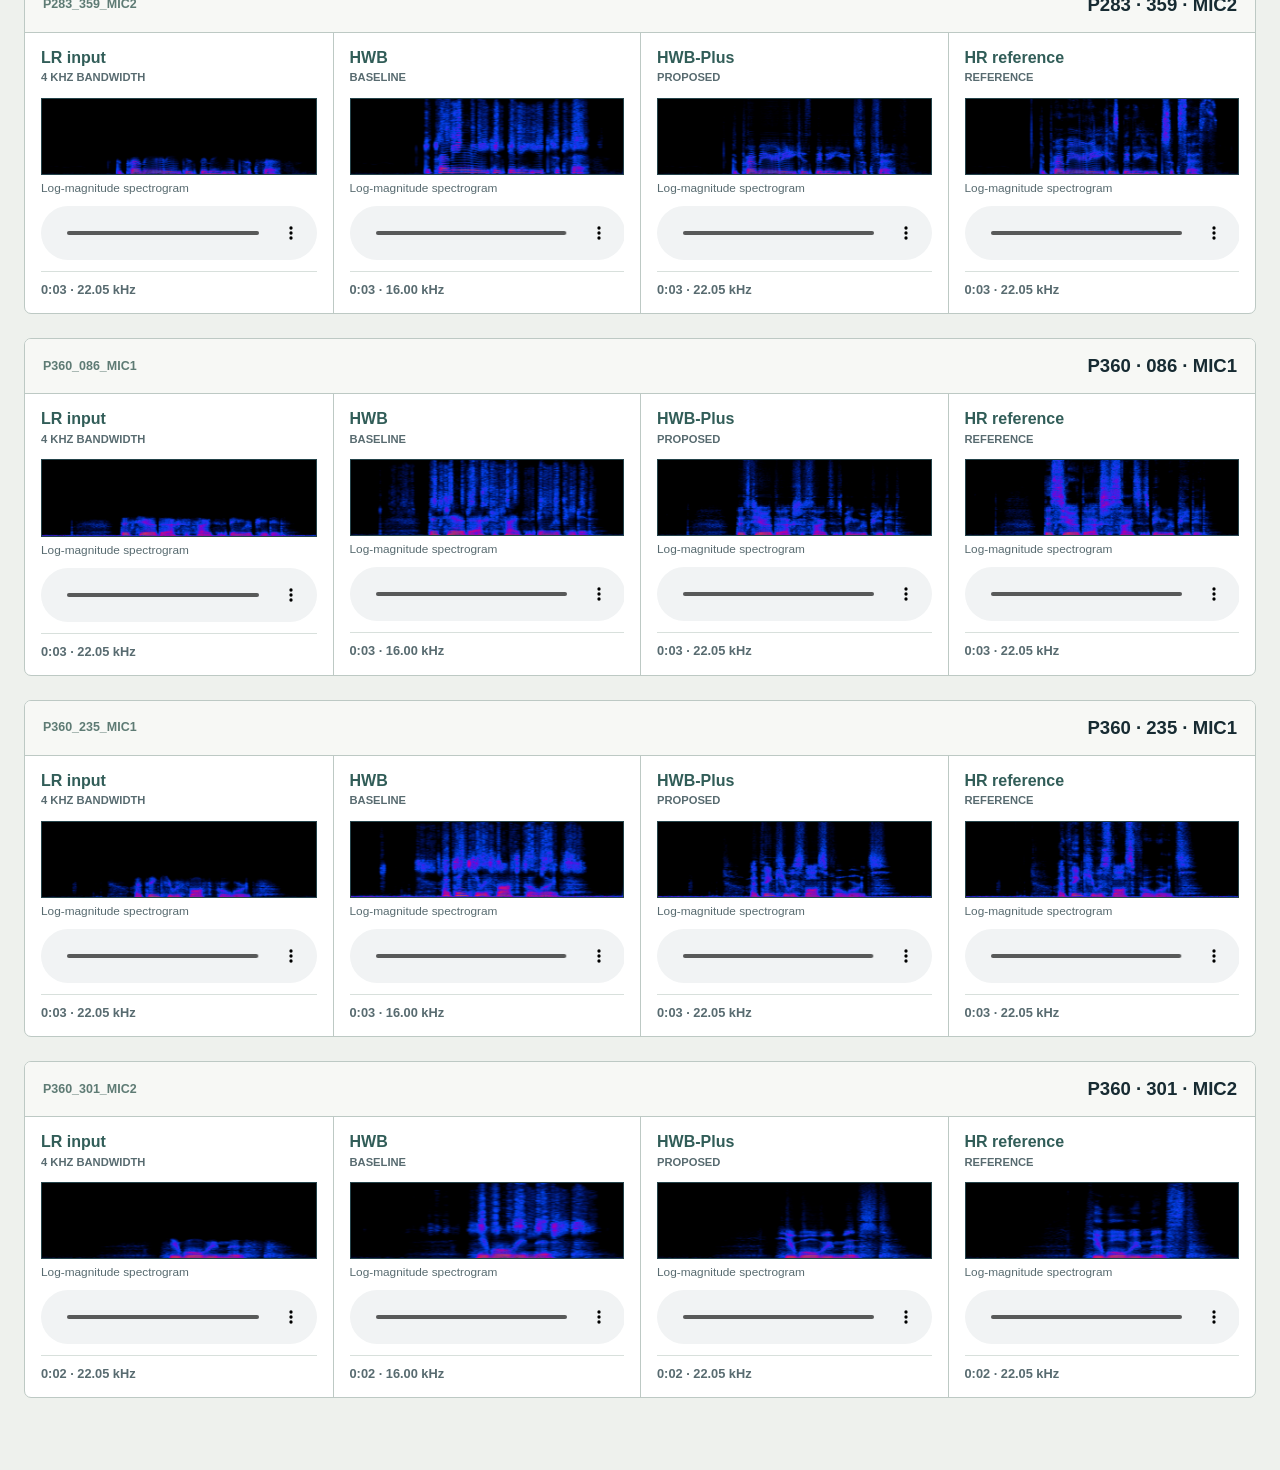
==== commit a4614aa4: "Use high-contrast HWB spectrogram colors" ====
--- a/hwb-plus/index.html
+++ b/hwb-plus/index.html
@@ -27,7 +27,7 @@
 
       <aside class="method-note" aria-label="Comparison note">
         <strong>Sampling note</strong>
-        <span>HWB is exported from its original 4 kHz to 16 kHz checkpoint using the validation-time preprocessing and STFT implementation. Within each row, all four conditions share one peak gain so that the highest amplitude is -3 dBFS. The LR, HWB-Plus, and HR channels are the supplied 22.05 kHz evaluation material.</span>
+        <span>HWB is exported from its original 4 kHz to 16 kHz checkpoint using the validation-time preprocessing and STFT implementation. Within each row, all four conditions share one peak gain so that the highest amplitude is -1 dBFS. The LR, HWB-Plus, and HR channels are the supplied 22.05 kHz evaluation material.</span>
       </aside>
 
       <nav class="filters" aria-label="Filter examples">
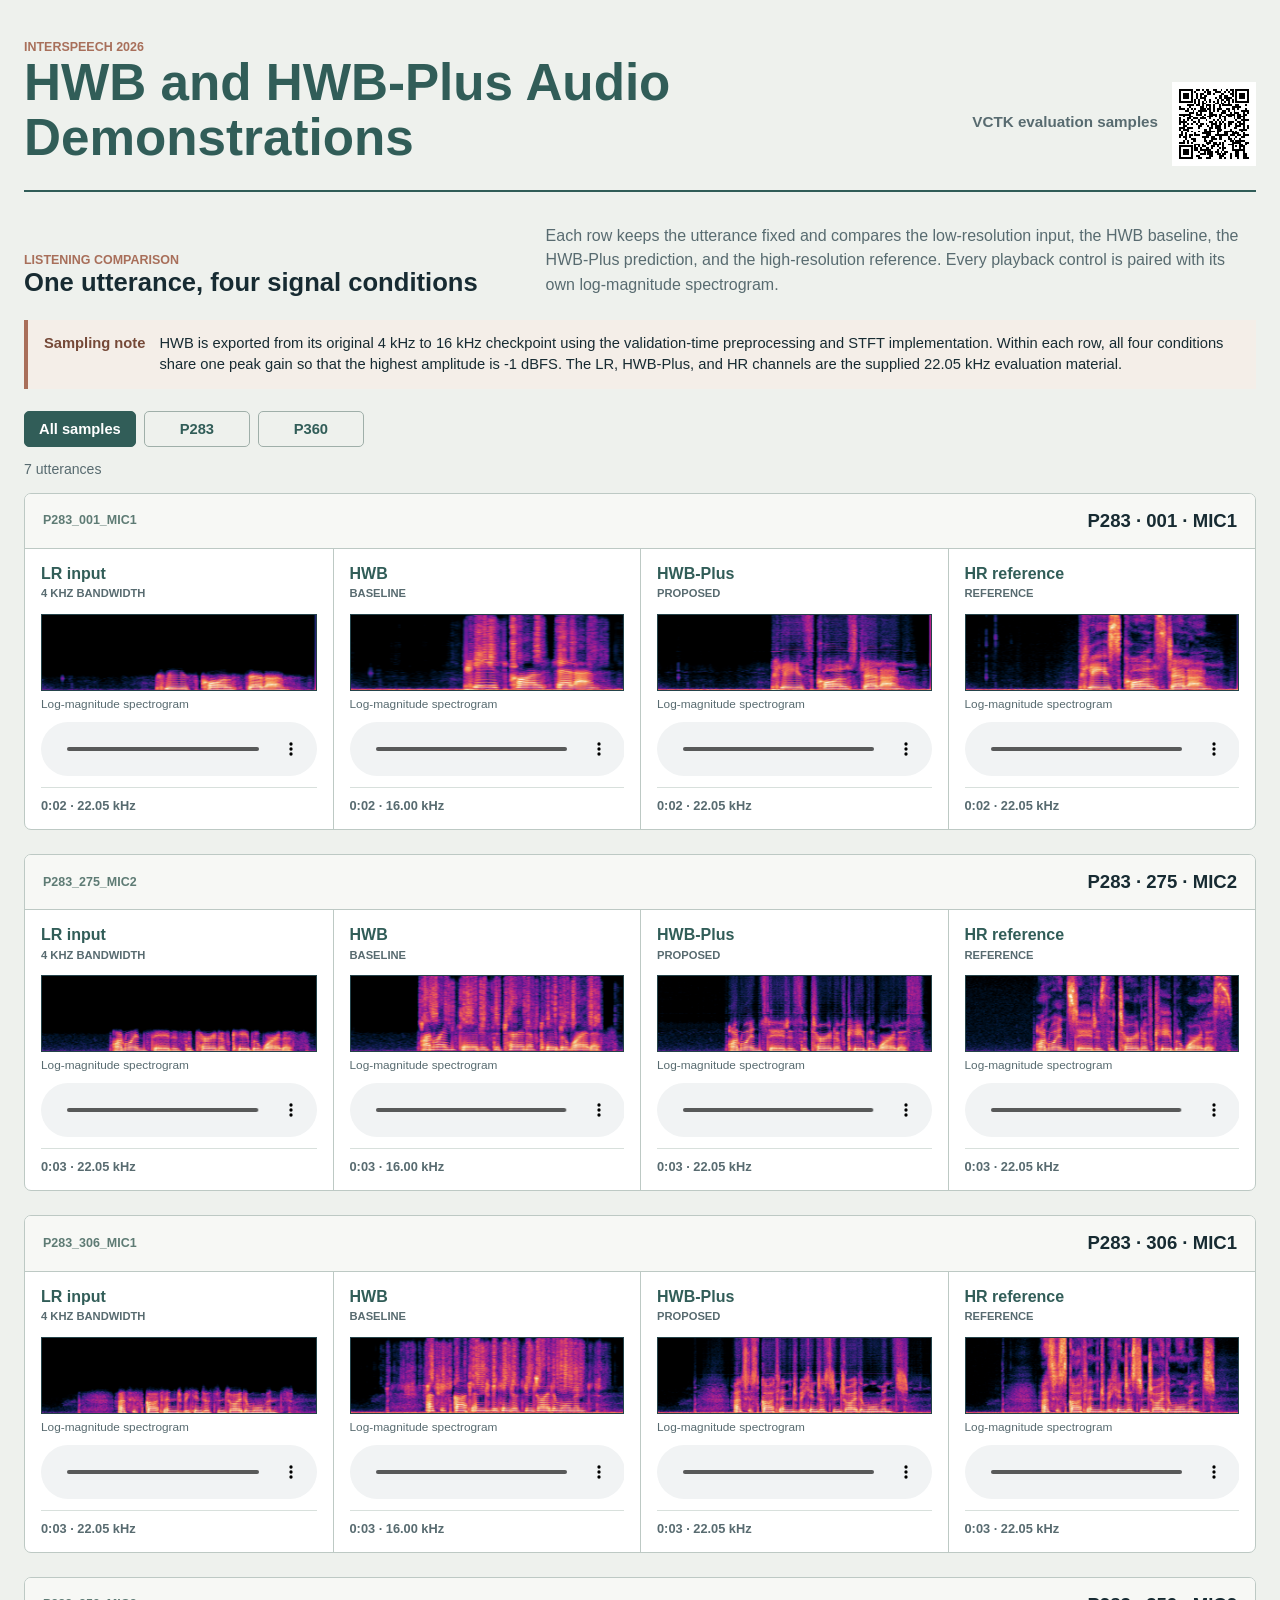
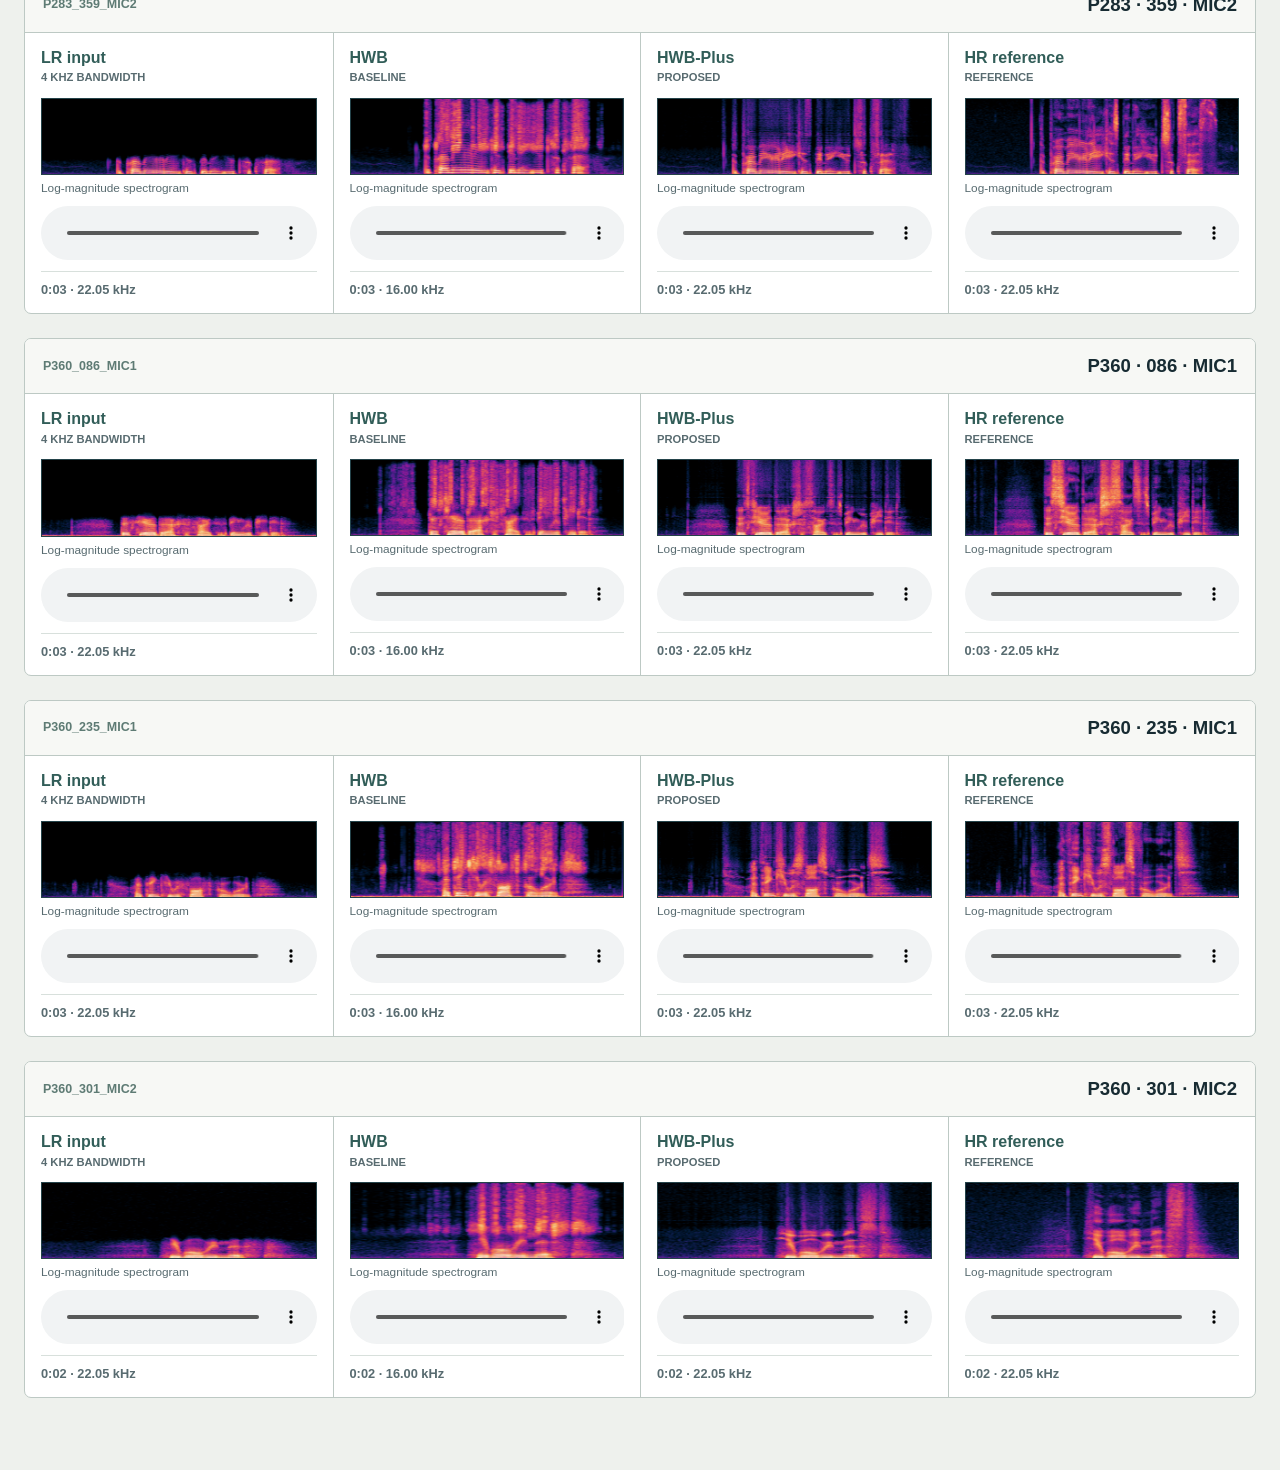
==== commit 4ad6aad4: "Complete SwitchSE dual-mode audio comparisons" ====
--- a/hwb-plus/index.html
+++ b/hwb-plus/index.html
@@ -14,7 +14,12 @@
           <p class="eyebrow">Interspeech 2026</p>
           <h1>HWB and HWB-Plus Audio Demonstrations</h1>
         </div>
-        <p class="source-note">VCTK evaluation samples</p>
+        <div class="masthead-meta">
+          <p class="source-note">VCTK evaluation samples</p>
+          <a class="qr-link" href="https://liuxin0.github.io/hwb-plus/" aria-label="Open the HWB and HWB-Plus audio demonstration">
+            <img src="../assets/qrcodes/hwb-plus-audio-demo.png" alt="QR code for the HWB and HWB-Plus audio demonstration">
+          </a>
+        </div>
       </header>
 
       <section class="overview" aria-label="Audio demonstration overview">
--- a/hwb-plus/styles.css
+++ b/hwb-plus/styles.css
@@ -62,6 +62,19 @@
   font-size: 0.95rem;
   font-weight: 700;
   white-space: nowrap;
+}
+
+.masthead-meta {
+  display: flex;
+  align-items: center;
+  gap: 14px;
+}
+
+.qr-link img {
+  display: block;
+  width: 84px;
+  height: 84px;
+  image-rendering: pixelated;
 }
 
 .overview {
@@ -194,7 +207,8 @@
 @media (max-width: 680px) {
   .shell { width: min(100% - 28px, 1600px); padding-top: 28px; }
   .masthead, .overview { display: block; }
-  .source-note { margin-top: 18px; }
+  .masthead-meta { margin-top: 18px; }
+  .source-note { margin-top: 0; }
   .overview { padding-top: 26px; }
   .overview > p { margin-top: 16px; }
   .method-note { grid-template-columns: 1fr; gap: 5px; }
